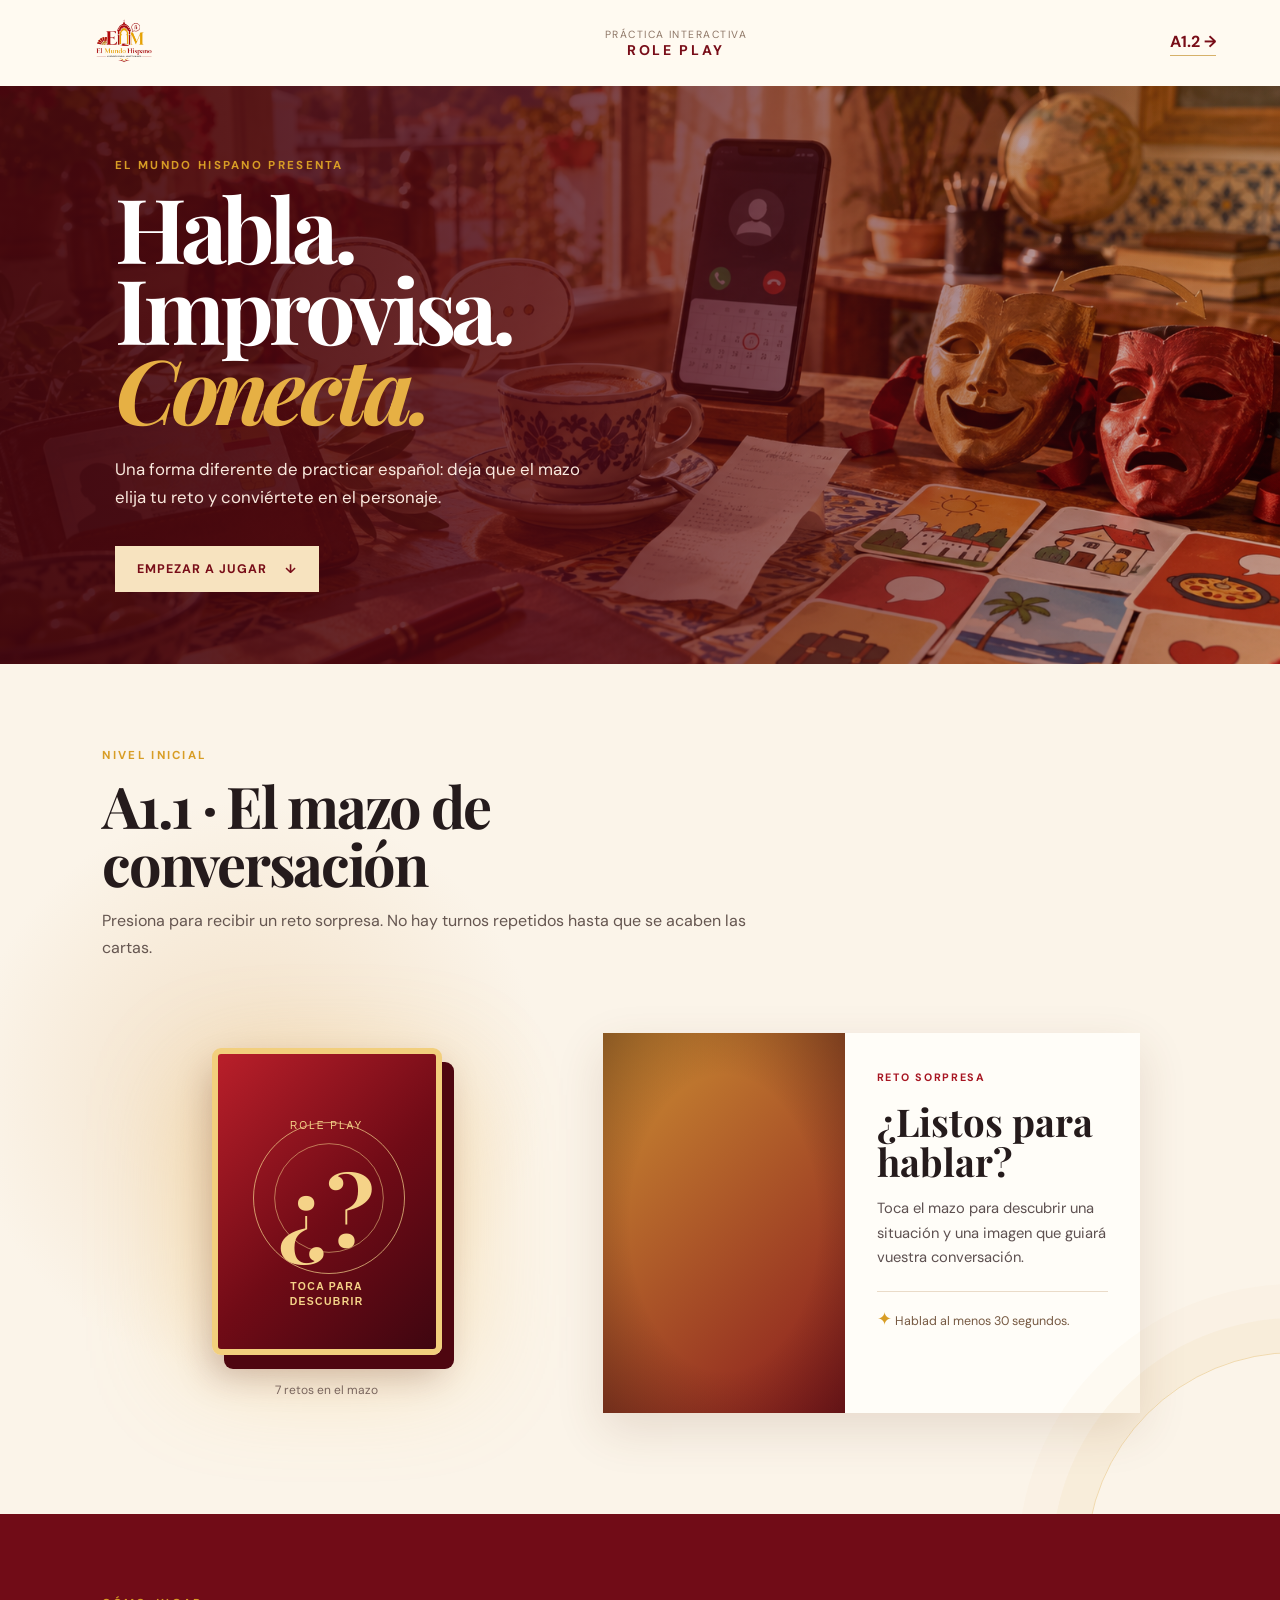
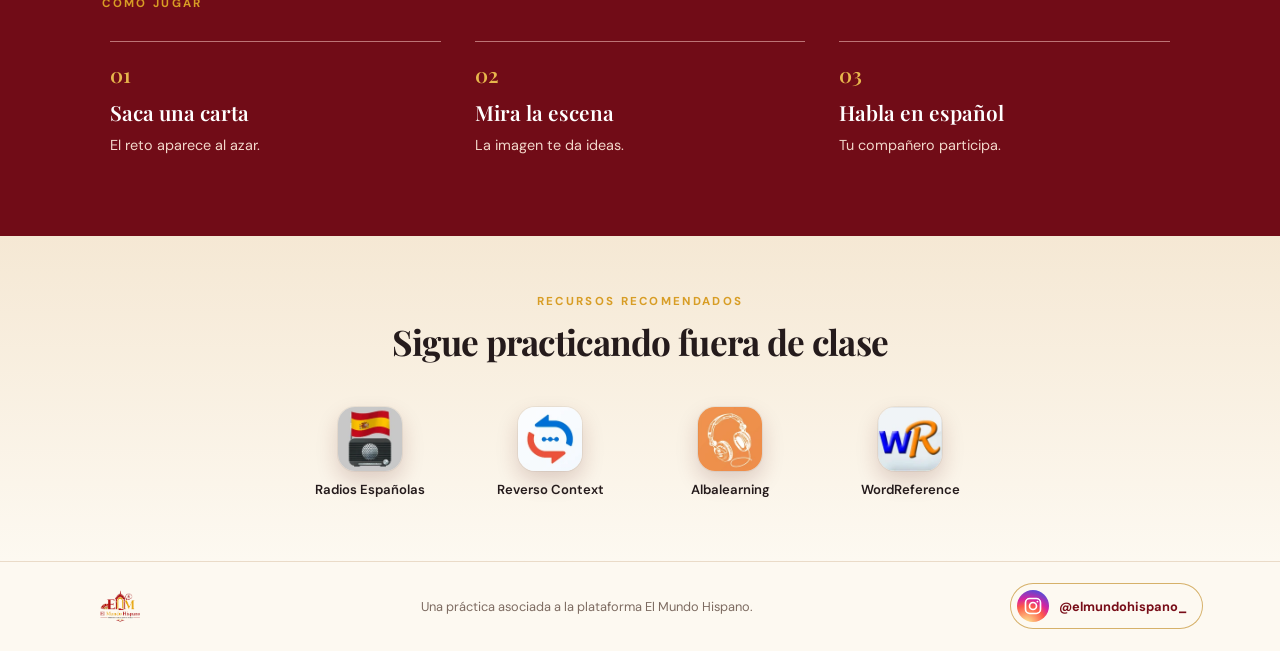
==== a1-1.html @ 48b1576d "Add level staircase home, A1.2 card game and conversation page - New home page with a level staircas" ====
<!doctype html>
<html lang="es">
  <head>
    <meta charset="UTF-8" />
    <meta name="viewport" content="width=device-width, initial-scale=1.0" />
    <meta name="theme-color" content="#780d18" />
    <title>El Mundo Hispano | Role Play A1.1</title>
    <meta name="description" content="Role Play: retos de conversación para aprender español." />
    <link rel="stylesheet" href="styles.css" />
  </head>
  <body>
    <header class="site-header">
      <a class="brand" href="/" aria-label="El Mundo Hispano, inicio"><img src="assets/elm-logo.png" alt="El Mundo Hispano" /></a>
      <div class="header-copy"><span>Práctica interactiva</span><strong>ROLE PLAY</strong></div>
      <a class="level-link" href="/a1-2">A1.2 <span>→</span></a>
    </header>

    <main id="inicio">
      <section class="hero">
        <div class="hero-photo" aria-hidden="true"></div>
        <div class="hero-content">
          <p class="eyebrow">El Mundo Hispano presenta</p>
          <h1>Habla. Improvisa.<br /><em>Conecta.</em></h1>
          <p class="intro">Una forma diferente de practicar español: deja que el mazo elija tu reto y conviértete en el personaje.</p>
          <a class="button button-light" href="#juego">Empezar a jugar <span>↓</span></a>
        </div>
      </section>

      <section class="game-section" id="juego" aria-labelledby="game-title">
        <div class="section-heading"><p class="eyebrow">Nivel inicial</p><h2 id="game-title">A1.1 · El mazo de conversación</h2><p>Presiona para recibir un reto sorpresa. No hay turnos repetidos hasta que se acaben las cartas.</p></div>
        <div class="game-layout">
          <div class="deck-area">
            <div class="deck-glow"></div>
            <button id="drawButton" class="deck" type="button" aria-label="Sacar un reto al azar"><span class="deck-small">ROLE PLAY</span><span class="deck-main">¿?</span><span class="deck-label">TOCA PARA<br />DESCUBRIR</span></button>
            <p class="deck-note" id="deckNote">7 retos en el mazo</p>
          </div>
          <article id="challengeCard" class="challenge-card is-empty" aria-live="polite">
            <div class="card-image" data-zoom-frame role="button" tabindex="-1" aria-label="Ver la imagen completa"><img class="card-photo" alt="" decoding="async" /><span class="zoom-hint" aria-hidden="true"><svg viewBox="0 0 24 24"><path d="M14 4h6v6M10 20H4v-6M20 4l-7 7M4 20l7-7"/></svg></span></div>
            <div class="card-content"><span class="card-number">RETO SORPRESA</span><h3>¿Listos para hablar?</h3><p>Toca el mazo para descubrir una situación y una imagen que guiará vuestra conversación.</p><div class="tip"><span>✦</span> Hablad al menos 30 segundos.</div></div>
          </article>
        </div>
      </section>

      <section class="how-it-works"><p class="eyebrow">Cómo jugar</p><div class="steps"><div><b>01</b><h3>Saca una carta</h3><p>El reto aparece al azar.</p></div><div><b>02</b><h3>Mira la escena</h3><p>La imagen te da ideas.</p></div><div><b>03</b><h3>Habla en español</h3><p>Tu compañero participa.</p></div></div></section>
    </main>
    <footer class="site-footer">
      <div class="footer-apps">
        <p class="eyebrow">Recursos recomendados</p>
        <h2>Sigue practicando fuera de clase</h2>
        <ul class="app-list">
          <li><a href="https://play.google.com/store/apps/details?id=com.appmind.radios.es" target="_blank" rel="noopener"><img src="assets/apps/radio.webp" alt="" width="72" height="72" loading="lazy" /><span>Radios Españolas</span></a></li>
          <li><a href="https://context.reverso.net/traduccion/" target="_blank" rel="noopener"><img src="assets/apps/reverso.webp" alt="" width="72" height="72" loading="lazy" /><span>Reverso Context</span></a></li>
          <li><a href="https://albalearning.com/" target="_blank" rel="noopener"><img src="assets/apps/alba.webp" alt="" width="72" height="72" loading="lazy" /><span>Albalearning</span></a></li>
          <li><a href="https://www.wordreference.com/es/" target="_blank" rel="noopener"><img src="assets/apps/wr.webp" alt="" width="72" height="72" loading="lazy" /><span>WordReference</span></a></li>
        </ul>
      </div>
      <div class="footer-bottom">
        <a class="footer-brand" href="/" aria-label="El Mundo Hispano, inicio"><img src="assets/elm-logo.png" alt="El Mundo Hispano" /></a>
        <p>Una práctica asociada a la plataforma El Mundo Hispano.</p>
        <a class="instagram-link" href="https://www.instagram.com/elmundohispano_/" target="_blank" rel="noopener" aria-label="Instagram de El Mundo Hispano"><svg viewBox="0 0 24 24" aria-hidden="true"><rect x="3" y="3" width="18" height="18" rx="5" /><circle cx="12" cy="12" r="4.2" /><circle class="dot" cx="17.3" cy="6.7" r="1.1" /></svg><span>@elmundohispano_</span></a>
      </div>
    </footer>
    <script src="a1-1.js"></script>
    <script src="app.js"></script>
  </body>
</html>
---- styles.css ----
@import url('https://fonts.googleapis.com/css2?family=DM+Sans:wght@400;500;600;700&family=Playfair+Display:ital,wght@0,600;0,700;1,600;1,700&display=swap');
:root{--wine:#780d18;--red:#a71622;--gold:#d89d25;--ink:#251b1c;--cream:#fbf4e9;--paper:#fffdf8}*{box-sizing:border-box}html{scroll-behavior:smooth}body{margin:0;background:var(--cream);color:var(--ink);font-family:'DM Sans',sans-serif}.site-header{height:86px;padding:8px clamp(16px,5vw,72px);background:#fffaf1;display:flex;align-items:center;justify-content:space-between;gap:16px}.brand img{width:118px;height:68px;object-fit:contain}.header-copy{display:flex;flex-direction:column;text-align:center;font-size:.65rem;letter-spacing:.14em;text-transform:uppercase;color:#8e7666}.header-copy strong{font-size:.88rem;letter-spacing:.19em;color:var(--wine)}.level-link{font-weight:700;color:var(--wine);text-decoration:none;border-bottom:1px solid #d6b16a;padding-bottom:3px}.hero{min-height:555px;position:relative;display:grid;align-items:center;overflow:hidden;background:#531016;color:white}.hero-photo{position:absolute;inset:0;background:linear-gradient(90deg,rgba(65,6,14,.94) 0%,rgba(81,8,18,.79) 42%,rgba(71,8,14,.15) 100%),url('assets/roleplay-atmosphere.png') center/cover;opacity:.97}.hero-content{position:relative;padding:72px clamp(24px,9vw,132px);max-width:720px}.eyebrow{margin:0 0 14px;color:var(--gold);font-size:.72rem;letter-spacing:.2em;font-weight:700;text-transform:uppercase}.hero h1,.coming-soon h1{font:700 clamp(3.4rem,7vw,6.4rem)/.9 'Playfair Display',serif;letter-spacing:-.055em;margin:0}.hero h1 em{color:#e6b044}.intro{max-width:520px;font-size:1.05rem;line-height:1.7;margin:26px 0 34px;color:#fae9de}.button{display:inline-flex;align-items:center;gap:18px;padding:15px 22px;text-decoration:none;background:var(--wine);color:#fff;border:0;font:700 .78rem 'DM Sans';letter-spacing:.08em;text-transform:uppercase;cursor:pointer}.button-light{background:#f7e3bf;color:var(--wine)}.game-section{padding:84px clamp(18px,8vw,112px);background:radial-gradient(circle at 20% 50%,#f2dfc5 0,transparent 26%),var(--cream)}.section-heading{max-width:650px}.section-heading h2{font:700 clamp(2.1rem,4.5vw,3.8rem)/1 'Playfair Display',serif;margin:0 0 15px;letter-spacing:-.04em}.section-heading>p:not(.eyebrow){line-height:1.65;color:#655650}.game-layout{display:grid;grid-template-columns:minmax(230px,.82fr) minmax(320px,1.18fr);gap:clamp(28px,7vw,100px);align-items:center;max-width:1000px;margin:55px auto 0}.deck-area{text-align:center;position:relative;padding:32px}.deck-glow{position:absolute;inset:15%;background:#eab34c;filter:blur(55px);opacity:.35}.deck{position:relative;width:230px;aspect-ratio:3/4;border:6px solid #f2cf7d;box-shadow:12px 14px 0 #4e0610,0 20px 35px #4c171842;background:linear-gradient(135deg,#b91f2a,#700b16 54%,#3f0610);color:#f5d388;border-radius:9px;cursor:pointer;overflow:hidden}.deck:before,.deck:after{content:'';position:absolute;border:1px solid #f4d58c;border-radius:50%;width:150px;height:150px;left:35px;top:68px;opacity:.7}.deck:after{transform:rotate(45deg) scale(.72)}.deck span{position:relative;z-index:1;display:block}.deck-small{font-size:.63rem;letter-spacing:.2em;margin-top:27px}.deck-main{font:700 6rem/1 'Playfair Display';margin-top:28px}.deck-label{font-size:.65rem;line-height:1.45;letter-spacing:.13em;font-weight:700;margin-top:24px}.deck-note{position:relative;font-size:.75rem;color:#79655d;margin:27px 0 0}.deck.draw{animation:draw .55s ease}@keyframes draw{50%{transform:rotate(-7deg) translateY(-16px)}100%{transform:none}}.challenge-card{background:var(--paper);box-shadow:0 17px 45px #6d3e2624;display:grid;grid-template-columns:.9fr 1.1fr;min-height:330px;transition:opacity .18s,transform .18s}.challenge-card.changing{opacity:.2;transform:translateY(8px)}.card-image{background:center/cover;min-height:230px;background-image:linear-gradient(135deg,#c88b28,#7a0b17)}.is-empty .card-image{background:linear-gradient(135deg,#d39a35,#83101b)}.card-content{padding:32px}.card-number{font-size:.67rem;color:var(--red);font-weight:700;letter-spacing:.16em}.card-content h3{font:700 clamp(1.8rem,3vw,2.6rem)/1.05 'Playfair Display';margin:15px 0}.card-content>p{font-size:.92rem;line-height:1.65;color:#5d5050}.tip{border-top:1px solid #eadbc8;margin-top:22px;padding-top:15px;font-size:.78rem;line-height:1.4;color:#765942}.tip span{color:var(--gold);font-size:1.1rem}.how-it-works{padding:82px clamp(20px,8vw,112px);background:#710c17;color:#fff}.steps{display:grid;grid-template-columns:repeat(3,1fr);gap:34px;max-width:1060px;margin:30px auto 0}.steps div{border-top:1px solid #bd7476;padding-top:18px}.steps b{color:#e7b64c;font:600 1.3rem 'Playfair Display'}.steps h3{font:600 1.3rem 'Playfair Display';margin:10px 0}.steps p{color:#f2d7ca;font-size:.9rem;margin:0}footer{padding:29px 20px;background:#fdf9f1;text-align:center;color:#7d6b61;font-size:.72rem}footer img{width:86px;height:49px;object-fit:contain;display:block;margin:auto}.level-page{min-height:100vh;display:flex;flex-direction:column}.level-page main{flex:1;display:grid;place-items:center;background:linear-gradient(120deg,#f8eddc,#eed5b0)}.coming-soon{text-align:center;padding:70px 22px;max-width:600px}.coming-soon h1{color:var(--wine);font-size:clamp(5rem,14vw,9rem)}.coming-soon h2{font:700 2.5rem 'Playfair Display';margin:0}.coming-soon p:not(.eyebrow){color:#735e56;line-height:1.6;margin:14px auto 28px;max-width:380px}.sun{font-size:3rem;color:var(--gold);margin:5px}@media(max-width:680px){.site-header{height:72px}.brand img{width:92px;height:54px}.header-copy{display:none}.hero{min-height:570px}.hero-content{padding-top:120px;padding-bottom:72px}.hero h1{font-size:3.5rem}.game-section{padding-top:62px}.game-layout{grid-template-columns:1fr;margin-top:34px}.deck-area{order:2;padding:10px}.deck{width:176px}.deck-main{font-size:4.7rem;margin-top:22px}.deck-label{margin-top:13px}.challenge-card{grid-template-columns:1fr;min-height:0}.card-image{min-height:210px}.card-content{padding:25px}.steps{grid-template-columns:1fr;gap:25px}.how-it-works{padding-top:58px}.level-link{font-size:.85rem}}

/* Card-selection motion */
.deck:disabled { cursor: wait; filter: saturate(.72); }
.challenge-card.is-rolling { box-shadow: 0 17px 45px #6d3e2624, 0 0 0 2px #d89d2555; }
.challenge-card.card-swap { animation: card-swap .19s ease-out; }
.challenge-card.is-selected { animation: card-selected .44s cubic-bezier(.2,.75,.22,1.2); }
@keyframes card-swap { 0% { opacity:.2; transform:translateX(16px) scale(.985); } 100% { opacity:1; transform:none; } }
@keyframes card-selected { 0% { opacity:.35; transform:translateY(12px) scale(.98); } 65% { transform:translateY(-4px) scale(1.012); } 100% { opacity:1; transform:none; } }
/* Site-wide motion system */
body { overflow-x: hidden; }
.site-header { position: relative; z-index: 10; transition: box-shadow .35s ease, background-color .35s ease; }
.site-header:hover { box-shadow: 0 8px 28px #5b171313; }
.brand, .level-link, .button, .deck { -webkit-tap-highlight-color: transparent; }
.brand { transition: transform .35s cubic-bezier(.2,.8,.2,1); }
.brand:hover { transform: rotate(-2deg) scale(1.04); }
.level-link { transition: color .25s ease, transform .25s ease, border-color .25s ease; }
.level-link:hover { color: var(--gold); border-color: var(--gold); transform: translateX(4px); }
.hero { isolation: isolate; }
.hero::after { content:''; position:absolute; z-index:0; width:28rem; height:28rem; border-radius:50%; background:radial-gradient(circle, #e7b64c38 0, #d59a2230 22%, transparent 68%); right:-10rem; top:-11rem; pointer-events:none; animation: hero-glow 8s ease-in-out infinite; }
.hero-photo { z-index:0; transform: translate(var(--mx, 0px), var(--my, 0px)) scale(1.035); transition: transform .8s cubic-bezier(.2,.75,.25,1); }
.hero-content { z-index:1; }
.hero-content .eyebrow { animation: eyebrow-in .85s .1s both; }
.hero-content h1 { animation: hero-title .85s .18s both; }
.hero-content .intro { animation: hero-title .85s .28s both; }
.hero-content .button { animation: hero-title .85s .38s both; }
@keyframes hero-glow { 0%,100% { transform:translate3d(0,0,0) scale(.92); opacity:.55; } 50% { transform:translate3d(-30px,40px,0) scale(1.12); opacity:1; } }
@keyframes eyebrow-in { from { opacity:0; transform:translateY(10px); } to { opacity:1; transform:none; } }
@keyframes hero-title { from { opacity:0; transform:translateY(24px); } to { opacity:1; transform:none; } }
.button { position:relative; overflow:hidden; transition: transform .25s cubic-bezier(.2,.8,.2,1), box-shadow .25s ease, background-color .25s ease; }
.button::before { content:''; position:absolute; inset:0; background:linear-gradient(110deg, transparent 20%, #fff8 50%, transparent 80%); transform:translateX(-130%); transition:transform .65s ease; }
.button:hover { transform:translateY(-4px); box-shadow:0 11px 24px #510a1d38; }
.button:hover::before { transform:translateX(130%); }
.button:active, .deck:active { transform:translateY(1px) scale(.98); }
.game-section { position:relative; overflow:hidden; }
.game-section::after { content:''; position:absolute; width:26rem; height:26rem; right:-14rem; bottom:-16rem; border:1px solid #d89d254d; border-radius:50%; box-shadow:0 0 0 34px #d89d250c, 0 0 0 68px #d89d2507; pointer-events:none; animation: orbit 13s linear infinite; }
@keyframes orbit { to { transform:rotate(360deg); } }
.deck-area { transition:transform .35s cubic-bezier(.2,.8,.2,1); }
.deck-area:hover { transform:translateY(-7px); }
.deck { transition:transform .28s cubic-bezier(.2,.8,.2,1), box-shadow .28s ease, filter .28s ease; }
.deck:hover { transform:rotate(-2deg) translateY(-8px); box-shadow:16px 21px 0 #4e0610,0 27px 42px #4c171856; filter:brightness(1.08); }
.challenge-card { overflow:hidden; transition:transform .35s cubic-bezier(.2,.8,.2,1), box-shadow .35s ease; }
.challenge-card:hover { transform:translateY(-7px); box-shadow:0 27px 55px #6d3e2633; }
.card-image { transition:transform .7s cubic-bezier(.2,.75,.25,1); }
.challenge-card:hover .card-image { transform:scale(1.06); }
.steps > div { transition:transform .3s ease, border-color .3s ease; }
.steps > div:hover { transform:translateY(-7px); border-color:#e9bc5a; }
.steps b { display:inline-block; transition:transform .35s ease; }
.steps > div:hover b { transform:rotate(-12deg) scale(1.16); }
footer img { transition:transform .5s ease; } footer:hover img { transform:scale(1.07); }
.has-motion .reveal { opacity:0; transform:translateY(28px); transition:opacity .75s ease var(--reveal-delay, 0ms), transform .75s cubic-bezier(.2,.75,.25,1) var(--reveal-delay, 0ms); }
.has-motion .reveal.is-visible { opacity:1; transform:none; }
.pointer-orb { position:fixed; z-index:100; width:30px; height:30px; border:1px solid #d89d25aa; border-radius:50%; background:#d89d2515; pointer-events:none; transition:transform .14s ease-out, width .25s ease, height .25s ease; mix-blend-mode:multiply; }
@media (hover:none) { .hero-photo { transform:scale(1.025); } .deck-area:active { transform:translateY(-5px) scale(.99); } .challenge-card:hover { transform:none; } .challenge-card:active { transform:scale(.99); } .button:active { box-shadow:0 5px 14px #510a1d30; } }
@media (prefers-reduced-motion:reduce) { *,*::before,*::after { animation-duration:.01ms !important; animation-iteration-count:1 !important; scroll-behavior:auto !important; transition-duration:.01ms !important; } }
/* Branded page transition */
.page-transition { position:fixed; z-index:999; inset:0; pointer-events:none; background:linear-gradient(135deg, #570710 0%, #8b101c 52%, #d89d25 140%); clip-path:circle(0% at 100% 0%); transition:clip-path .62s cubic-bezier(.7,0,.25,1); }
.page-transition::before { content:'EL MUNDO HISPANO'; position:absolute; top:50%; left:50%; transform:translate(-50%,-50%) rotate(-8deg); color:#f9dfae; font:600 clamp(.75rem,2vw,1.15rem) 'DM Sans',sans-serif; letter-spacing:.45em; white-space:nowrap; opacity:0; transition:opacity .22s ease .2s; }
.page-transition.is-leaving { clip-path:circle(150% at 100% 0%); pointer-events:auto; }
.page-transition.is-leaving::before { opacity:.85; }
.page-transition.is-entering { clip-path:circle(150% at 0% 100%); }
@media (max-width:680px) { .page-transition::before { letter-spacing:.28em; } }
/* Mobile game order and image sizing */
@media (max-width:680px) {
  .game-layout .deck-area { order:0; }
  .challenge-card .card-image { min-height:0; height:54vw; max-height:205px; }
}/* Full-picture card frame: the whole photo stays visible over a blurred copy of itself */
.card-image { position:relative; isolation:isolate; overflow:hidden; min-height:380px; background:#2b0a0f; cursor:zoom-in; outline:none; }
.card-image::before { content:''; position:absolute; inset:-30px; z-index:-1; background:var(--img, linear-gradient(135deg,#c88b28,#7a0b17)) center/cover; filter:blur(22px) saturate(1.2) brightness(.62); transform:scale(1.08); }
.card-image::after { content:''; position:absolute; inset:0; pointer-events:none; background:radial-gradient(ellipse at center, transparent 55%, #25060b66 100%); }
.card-photo { position:absolute; inset:14px; width:calc(100% - 28px); height:calc(100% - 28px); object-fit:contain; filter:drop-shadow(0 14px 26px #16030699); transition:transform .7s cubic-bezier(.2,.75,.25,1), opacity .3s ease; }
.challenge-card:hover .card-image { transform:none; }
.challenge-card:hover .card-photo { transform:scale(1.035); }
.card-image.is-zoomed .card-photo { opacity:0; }
.card-image:focus-visible { box-shadow:inset 0 0 0 3px var(--gold); }
.zoom-hint { position:absolute; z-index:2; right:14px; bottom:14px; width:38px; height:38px; display:grid; place-items:center; border-radius:50%; background:#fffaf1e6; box-shadow:0 6px 18px #25060b55; color:var(--wine); transition:transform .3s cubic-bezier(.2,.8,.2,1), background-color .3s ease, color .3s ease; }
.zoom-hint svg { width:17px; height:17px; fill:none; stroke:currentColor; stroke-width:2.2; stroke-linecap:round; stroke-linejoin:round; }
.card-image:hover .zoom-hint { transform:scale(1.12); background:var(--gold); color:#fff; }
.is-empty .card-image, .is-rolling .card-image { cursor:default; }
.is-empty .card-image::before { background:linear-gradient(135deg,#d39a35,#83101b); filter:none; transform:none; }
.is-empty .card-photo, .is-empty .zoom-hint, .is-rolling .zoom-hint { display:none; }
/* Lightbox */
.lightbox { position:fixed; z-index:500; inset:0; display:grid; place-items:center; padding:clamp(16px,4vw,48px); }
.lightbox[hidden] { display:none; }
.lightbox-backdrop { position:absolute; inset:0; background:radial-gradient(circle at 50% 40%, #5a0c16c7, #1c0408eb 75%); -webkit-backdrop-filter:blur(16px) saturate(1.1); backdrop-filter:blur(16px) saturate(1.1); opacity:0; transition:opacity .45s ease; }
.lightbox.is-open .lightbox-backdrop { opacity:1; }
.lightbox-figure { position:relative; margin:0; display:flex; flex-direction:column; align-items:center; gap:16px; max-width:100%; max-height:100%; }
.lightbox-img { display:block; width:auto; height:auto; max-width:min(92vw, 720px); max-height:calc(100vh - 130px); max-height:calc(100dvh - 130px); border-radius:10px; box-shadow:0 30px 80px #0d0204b3, 0 0 0 1px #f2cf7d40; cursor:default; transform-origin:center; will-change:transform; }
.lightbox-caption { color:#f9dfae; font:600 clamp(1.15rem,2.6vw,1.6rem) 'Playfair Display',serif; letter-spacing:.01em; text-align:center; opacity:0; transform:translateY(10px); transition:opacity .35s ease, transform .45s cubic-bezier(.2,.8,.2,1); }
.lightbox.is-open .lightbox-caption { opacity:1; transform:none; transition-delay:.25s; }
.lightbox-close { position:absolute; z-index:2; top:clamp(14px,3vw,28px); right:clamp(14px,3vw,28px); width:48px; height:48px; border:1px solid #f2cf7d66; border-radius:50%; background:#fffaf114; color:#f9dfae; cursor:pointer; -webkit-tap-highlight-color:transparent; opacity:0; transform:scale(.7) rotate(-90deg); transition:opacity .3s ease, transform .45s cubic-bezier(.2,.8,.2,1), background-color .25s ease; }
.lightbox.is-open .lightbox-close { opacity:1; transform:none; transition-delay:.15s; }
.lightbox-close:hover, .lightbox-close:focus-visible { background:var(--gold); color:#fff; outline:none; }
.lightbox-close span, .lightbox-close span::before { position:absolute; left:50%; top:50%; width:18px; height:2px; background:currentColor; border-radius:2px; transform:translate(-50%,-50%) rotate(45deg); }
.lightbox-close span::before { content:''; transform:translate(-50%,-50%) rotate(90deg); }
html.lightbox-open, html.lightbox-open body { overflow:hidden; }
html.lightbox-open .pointer-orb { opacity:0; }
@media (max-width:680px) {
  .challenge-card .card-image { height:auto; max-height:none; min-height:0; aspect-ratio:4/5; }
  .card-photo { inset:10px; width:calc(100% - 20px); height:calc(100% - 20px); }
  .lightbox-img { max-width:calc(100vw - 32px); max-height:calc(100vh - 150px); max-height:calc(100dvh - 150px); }
}

/* ========== Shared: extra buttons, card-back art, footer ========== */
.button-ghost { background:transparent; color:var(--wine); box-shadow:inset 0 0 0 1.5px var(--wine); }
.button-gold { background:linear-gradient(135deg,#ecbd55,#c98a1c); color:#2a070c; }
.button-ghost-light { background:transparent; color:#f9dfae; box-shadow:inset 0 0 0 1.5px #f2cf7d80; }
.button:disabled { opacity:.55; cursor:wait; transform:none; box-shadow:none; }
.level-link { white-space:nowrap; }
.stairs-hero h1, .hero-a12 h1, .hero-conv h1 { font:700 clamp(3.2rem,7vw,6.2rem)/.92 'Playfair Display',serif; letter-spacing:-.055em; margin:0; }
.stairs-hero h1 em, .hero-a12 h1 em, .hero-conv h1 em { color:#e6b044; }
.fan-card, .pc-back, .stage-back {
  background:
    radial-gradient(circle at 50% 50%, transparent 31%, #f4d58c66 31.6%, transparent 32.8%),
    radial-gradient(circle at 50% 50%, transparent 21%, #f4d58c4d 21.6%, transparent 22.8%),
    linear-gradient(135deg,#b91f2a,#700b16 54%,#3f0610);
  color:#f5d388;
}

.site-footer { padding:0; background:#fdf9f1; color:#7d6b61; font-size:.8rem; }
.site-footer:hover img { transform:none; }
.footer-apps { padding:58px clamp(18px,6vw,80px) 46px; background:linear-gradient(180deg,#f5e8d4,#fdf9f1); text-align:center; }
.footer-apps h2 { font:700 clamp(1.5rem,3.4vw,2.2rem)/1.1 'Playfair Display',serif; color:var(--ink); margin:0 0 30px; letter-spacing:-.02em; }
.app-list { list-style:none; margin:0 auto; padding:0; display:grid; grid-template-columns:repeat(4,minmax(0,150px)); justify-content:center; gap:clamp(8px,3vw,30px); }
.app-list a { display:flex; flex-direction:column; align-items:center; gap:11px; padding:16px 6px; border-radius:16px; color:var(--ink); text-decoration:none; font-weight:600; font-size:.82rem; line-height:1.25; transition:background-color .3s ease, transform .35s cubic-bezier(.2,.8,.2,1); -webkit-tap-highlight-color:transparent; }
.site-footer .app-list img { display:block; width:64px; height:64px; margin:0; border-radius:17px; object-fit:cover; box-shadow:0 10px 22px #5b17132e, 0 0 0 1px #0000000d; transition:transform .45s cubic-bezier(.2,.8,.2,1), box-shadow .3s ease; }
.app-list a:hover, .app-list a:focus-visible { background:#fffaf1; outline:none; }
.site-footer .app-list a:hover img, .site-footer .app-list a:focus-visible img { transform:translateY(-5px) rotate(-4deg) scale(1.05); box-shadow:0 16px 28px #5b171340; }
.footer-bottom { display:flex; align-items:center; justify-content:space-between; gap:14px 22px; flex-wrap:wrap; padding:20px clamp(18px,6vw,80px); border-top:1px solid #eadbc8; }
.footer-bottom p { margin:0; flex:1; text-align:center; }
.site-footer .footer-brand img { width:86px; height:49px; object-fit:contain; display:block; margin:0; transition:transform .5s ease; }
.site-footer .footer-brand:hover img { transform:scale(1.07); }
.instagram-link { display:inline-flex; align-items:center; gap:10px; padding:7px 16px 7px 7px; border-radius:999px; color:var(--wine); text-decoration:none; font-weight:700; box-shadow:inset 0 0 0 1px #d6b16a; transition:background-color .3s ease, color .3s ease, transform .3s ease; }
.instagram-link svg { width:32px; height:32px; padding:6px; border-radius:50%; background:radial-gradient(circle at 30% 107%,#fdf497 0%,#fd5949 45%,#d6249f 62%,#285aeb 95%); fill:none; stroke:#fff; stroke-width:2; }
.instagram-link svg .dot { fill:#fff; stroke:none; }
.instagram-link:hover, .instagram-link:focus-visible { background:var(--wine); color:#fff; transform:translateY(-2px); outline:none; }
@media (max-width:680px) {
  .footer-apps { padding:44px 12px 34px; }
  .app-list { grid-template-columns:repeat(4,minmax(0,1fr)); gap:4px; }
  .app-list a { padding:12px 2px; font-size:.7rem; gap:9px; }
  .site-footer .app-list img { width:54px; height:54px; border-radius:14px; }
  .footer-bottom { flex-direction:column; text-align:center; padding:24px 16px 28px; }
}

/* ========== Home: level staircase ========== */
.stairs-hero { position:relative; overflow:hidden; isolation:isolate; display:grid; grid-template-columns:minmax(0,.95fr) minmax(0,1.15fr); align-items:end; gap:clamp(24px,5vw,72px); min-height:calc(100vh - 86px); min-height:calc(100svh - 86px); padding:clamp(60px,7vw,100px) clamp(20px,7vw,112px) 0; background:#4a0b12; color:#fff; }
.stairs-photo { position:absolute; inset:0; z-index:-2; background:linear-gradient(180deg,rgba(65,6,14,.9),rgba(81,8,18,.74) 48%,rgba(38,4,9,.97)),url('assets/roleplay-atmosphere.png') center/cover; transform:scale(1.04); }
.stairs-hero::before { content:''; position:absolute; z-index:-1; width:34rem; height:34rem; border-radius:50%; right:-8rem; top:-12rem; background:radial-gradient(circle,#e7b64c47 0,#d59a2230 25%,transparent 68%); animation:hero-glow 8s ease-in-out infinite; pointer-events:none; }
.stairs-hero::after { content:''; position:absolute; z-index:-1; width:26rem; height:26rem; border-radius:50%; left:-12rem; bottom:-12rem; background:radial-gradient(circle,#a7162266 0,transparent 65%); filter:blur(10px); pointer-events:none; }
.stairs-copy { align-self:center; padding-bottom:clamp(40px,6vw,96px); max-width:560px; }
.stairs-copy .eyebrow { animation:eyebrow-in .85s .1s both; }
.stairs-copy h1 { animation:hero-title .85s .18s both; }
.stairs-copy .intro { animation:hero-title .85s .28s both; }
.stairs { display:grid; grid-template-columns:repeat(3,minmax(0,1fr)); align-items:end; height:clamp(380px,46vw,520px); padding-top:18px; }
.stair { position:relative; display:flex; flex-direction:column; gap:6px; padding:clamp(18px,2vw,26px); color:#fff; text-decoration:none; background:linear-gradient(180deg,#a11a26 0%,#6d0c17 45%,#3f060e 100%); box-shadow:inset -10px 0 18px #2a03084d, inset 0 1px 0 #f7d98f; transition:transform .45s cubic-bezier(.2,.8,.2,1), filter .35s ease, box-shadow .35s ease; animation:stair-rise .95s cubic-bezier(.2,.8,.2,1) backwards; -webkit-tap-highlight-color:transparent; }
.stair::before { content:''; position:absolute; left:0; right:0; top:-14px; height:14px; background:linear-gradient(180deg,#f7d98f,#d89d25); transform:skewX(-40deg); transform-origin:bottom left; }
.stair::after { content:''; position:absolute; inset:0; background:linear-gradient(120deg,#fff3 0%,transparent 35%); opacity:0; transition:opacity .35s ease; pointer-events:none; }
.stair-1 { height:44%; animation-delay:.25s; }
.stair-2 { height:69%; animation-delay:.4s; }
.stair-3 { height:94%; animation-delay:.55s; }
.stair-step { font-size:.62rem; font-weight:700; letter-spacing:.2em; text-transform:uppercase; color:var(--gold); }
.stair strong { font:700 clamp(2rem,3.4vw,3rem)/1 'Playfair Display',serif; letter-spacing:-.03em; }
.stair-3 strong { font-size:clamp(1.35rem,2.3vw,2.05rem); }
.stair-name { font-size:.84rem; color:#f5d9cd; line-height:1.35; }
.stair-meta { margin-top:auto; display:flex; align-items:center; justify-content:space-between; font-size:.72rem; font-weight:700; letter-spacing:.1em; text-transform:uppercase; color:#f9dfae; }
.stair-meta b { display:grid; place-items:center; width:34px; height:34px; border-radius:50%; background:#f7e3bf; color:var(--wine); font-size:1rem; transition:transform .35s cubic-bezier(.2,.8,.2,1), background-color .3s ease; }
.stair:hover, .stair:focus-visible { transform:translateY(-12px); filter:brightness(1.12); box-shadow:inset -10px 0 18px #2a03084d, inset 0 1px 0 #f7d98f, 0 24px 40px #1a030799, 0 0 0 1px #f2cf7d88; outline:none; z-index:2; }
.stair:hover::after, .stair:focus-visible::after { opacity:1; }
.stair:hover .stair-meta b, .stair:focus-visible .stair-meta b { transform:translateX(4px); background:var(--gold); color:#fff; }
@keyframes stair-rise { from { opacity:0; transform:translateY(70px); } to { opacity:1; transform:none; } }
@media (max-width:760px) {
  .stairs-hero { grid-template-columns:1fr; align-items:start; min-height:0; padding:52px 16px 0; gap:10px; }
  .stairs-copy { padding-bottom:28px; }
  .stairs-hero h1 { font-size:3.1rem; }
  .stairs { display:flex; flex-direction:column-reverse; align-items:stretch; height:auto; padding-top:26px; }
  .stair { height:auto; min-height:118px; }
  .stair-1 { margin-right:22%; }
  .stair-2 { margin-left:11%; margin-right:11%; }
  .stair-3 { margin-left:22%; }
  .stair strong, .stair-3 strong { font-size:1.75rem; }
  .stair:hover, .stair:focus-visible { transform:translateY(-6px); }
}

/* ========== A1.2: banner ========== */
.hero-a12 { position:relative; overflow:hidden; isolation:isolate; display:grid; grid-template-columns:minmax(0,1.05fr) minmax(0,.95fr); align-items:center; gap:24px; min-height:570px; padding:0 clamp(24px,8vw,120px); background:#3d0710; color:#fff; }
.a12-photo { position:absolute; inset:0; z-index:-2; background:linear-gradient(100deg,rgba(55,5,12,.96) 0%,rgba(92,10,21,.84) 46%,rgba(62,6,14,.5) 100%),url('assets/banner-a12.jpg') center/cover; transform:scale(1.03); }
.hero-a12::before, .hero-a12::after { content:''; position:absolute; z-index:-1; border-radius:50%; filter:blur(60px); pointer-events:none; }
.hero-a12::before { width:30rem; height:30rem; right:4%; top:50%; margin-top:-15rem; background:#d89d2559; animation:blob-drift 10s ease-in-out infinite; }
.hero-a12::after { width:22rem; height:22rem; left:-6rem; bottom:-8rem; background:#a7162299; animation:blob-drift 12s ease-in-out infinite reverse; }
@keyframes blob-drift { 0%,100% { transform:translate3d(0,0,0) scale(1); } 50% { transform:translate3d(-40px,30px,0) scale(1.15); } }
.a12-copy { padding:80px 0; max-width:600px; }
.a12-copy .eyebrow { animation:eyebrow-in .85s .1s both; }
.a12-copy h1 { animation:hero-title .85s .18s both; }
.a12-copy .intro { animation:hero-title .85s .28s both; }
.a12-copy .button { animation:hero-title .85s .38s both; }
.a12-fan { position:relative; height:400px; }
.fan-card { position:absolute; left:50%; bottom:34px; width:180px; aspect-ratio:2/3; margin-left:-90px; border:5px solid #f2cf7d; border-radius:12px; box-shadow:inset 0 0 0 5px #700b16, inset 0 0 0 6px #f4d58c88, 0 22px 44px #1a0307aa; transform-origin:50% 125%; transform:rotate(var(--r)); animation:fan-in 1.1s cubic-bezier(.2,.8,.2,1) both; transition:transform .55s cubic-bezier(.2,.8,.2,1); }
.fan-card::after { content:'¿?'; position:absolute; inset:0; display:grid; place-items:center; font:700 3.6rem 'Playfair Display',serif; color:#f5d388; }
.fan-card:nth-child(1) { --r:-26deg; --r2:-36deg; animation-delay:.35s; }
.fan-card:nth-child(2) { --r:-13deg; --r2:-18deg; animation-delay:.45s; }
.fan-card:nth-child(3) { --r:0deg; --r2:0deg; animation-delay:.55s; }
.fan-card:nth-child(4) { --r:13deg; --r2:18deg; animation-delay:.65s; }
.fan-card:nth-child(5) { --r:26deg; --r2:36deg; animation-delay:.75s; }
.a12-fan:hover .fan-card { transform:rotate(var(--r2)) translateY(-10px); }
.fan-card:nth-child(3)::before { content:''; position:absolute; inset:0; border-radius:6px; background:linear-gradient(115deg,transparent 35%,#fff6 50%,transparent 65%); background-size:250% 100%; animation:card-glint 4.5s 1.6s ease-in-out infinite; }
@keyframes fan-in { from { opacity:0; transform:rotate(0deg) translateY(80px); } to { opacity:1; transform:rotate(var(--r)); } }
@keyframes card-glint { 0%,60% { background-position:120% 0; } 100% { background-position:-120% 0; } }
@media (max-width:760px) {
  .hero-a12 { grid-template-columns:1fr; min-height:0; padding:0 16px 10px; gap:0; }
  .a12-copy { padding:64px 0 10px; }
  .hero-a12 h1 { font-size:3.3rem; }
  .a12-fan { height:250px; }
  .fan-card { width:118px; margin-left:-59px; bottom:14px; border-width:4px; }
  .fan-card::after { font-size:2.4rem; }
}

/* ========== A1.2: card table ========== */
.cards-section { position:relative; overflow:hidden; padding:84px clamp(16px,8vw,112px); background:radial-gradient(circle at 85% 12%,#f2dfc5 0,transparent 30%),var(--cream); }
.cards-toolbar { max-width:1040px; margin:34px auto 26px; display:flex; align-items:center; justify-content:space-between; gap:14px 20px; flex-wrap:wrap; }
.cards-count { margin:0; font-size:.88rem; font-weight:600; color:#79655d; }
.cards-actions { display:flex; gap:10px; flex-wrap:wrap; }
.card-table { max-width:1040px; margin:0 auto; display:grid; grid-template-columns:repeat(5,minmax(0,1fr)); gap:clamp(10px,2vw,22px); }
.play-card { position:relative; aspect-ratio:2/3; padding:0; border:0; background:none; border-radius:12px; cursor:pointer; perspective:1000px; transition:transform .5s cubic-bezier(.2,.8,.2,1); -webkit-tap-highlight-color:transparent; }
.pc-inner { position:absolute; inset:0; transform-style:preserve-3d; transition:transform .6s cubic-bezier(.2,.8,.2,1); }
.pc-face { position:absolute; inset:0; overflow:hidden; border-radius:12px; -webkit-backface-visibility:hidden; backface-visibility:hidden; }
.pc-back { display:flex; flex-direction:column; align-items:center; justify-content:center; gap:6px; border:4px solid #f2cf7d; box-shadow:inset 0 0 0 4px #700b16, inset 0 0 0 5px #f4d58c77, 5px 6px 0 #4e0610, 0 12px 24px #4c171833; }
.back-small { font-size:.56rem; font-weight:700; letter-spacing:.22em; }
.back-main { font:700 clamp(2rem,4.6vw,3.4rem)/1 'Playfair Display',serif; }
.pc-front { transform:rotateY(180deg); background:#2b0a0f; border:3px solid #f2cf7d; box-shadow:0 12px 24px #4c171833; }
.pc-front img { width:100%; height:100%; object-fit:cover; filter:brightness(.62) saturate(.9); }
.pc-num { position:absolute; left:10px; bottom:8px; font:700 1.25rem 'Playfair Display',serif; color:#f9dfae; }
.pc-check { position:absolute; top:8px; right:8px; width:22px; height:22px; display:grid; place-items:center; border-radius:50%; background:var(--gold); color:#fff; font-size:.72rem; font-weight:700; }
.play-card.is-revealed .pc-inner { transform:rotateY(180deg); }
.play-card:hover { transform:translateY(-9px) rotate(-1.5deg); }
.play-card:hover .pc-back { filter:brightness(1.1); }
.play-card:focus-visible { outline:3px solid var(--gold); outline-offset:4px; }
.play-card.is-lifted { visibility:hidden; }
.card-table.is-gathering .play-card { transform:translate(var(--gx),var(--gy)) rotate(var(--gr)); transition-delay:calc(var(--i) * 12ms); }
.card-table.no-transition .play-card { transition:none; }
.card-table.is-waiting .play-card { opacity:0; }
.card-table.is-dealing .play-card { animation:deal-in .7s cubic-bezier(.2,.8,.2,1) calc(var(--i) * 55ms) both; }
@keyframes deal-in { from { opacity:0; transform:translateY(-70px) rotate(-12deg) scale(.9); } to { opacity:1; transform:none; } }
@media (max-width:680px) {
  .cards-section { padding:60px 14px 70px; }
  .cards-toolbar { flex-direction:column; align-items:stretch; text-align:center; }
  .cards-actions { display:grid; grid-template-columns:1fr 1fr; }
  .cards-actions .button { justify-content:center; padding:14px 10px; gap:10px; }
  .card-table { grid-template-columns:repeat(3,minmax(0,1fr)); gap:11px; }
  .back-small { font-size:.45rem; letter-spacing:.16em; }
  .pc-back { border-width:3px; box-shadow:inset 0 0 0 3px #700b16, inset 0 0 0 4px #f4d58c77, 3px 4px 0 #4e0610; }
  .play-card:hover { transform:none; }
}

/* ========== A1.2: the flipped card on stage ========== */
.card-stage { position:fixed; z-index:400; inset:0; display:flex; flex-direction:column; align-items:center; justify-content:center; gap:18px; padding:16px; }
.card-stage[hidden] { display:none; }
.stage-backdrop { position:absolute; inset:0; background:radial-gradient(circle at 50% 40%,#5a0c16c7,#1c0408eb 75%); -webkit-backdrop-filter:blur(16px) saturate(1.1); backdrop-filter:blur(16px) saturate(1.1); opacity:0; transition:opacity .45s ease; }
.card-stage.is-open .stage-backdrop { opacity:1; }
.stage-card { position:relative; width:min(410px, calc(100vw - 32px), calc((100vh - 140px) / 1.5)); width:min(410px, calc(100vw - 32px), calc((100dvh - 140px) / 1.5)); aspect-ratio:2/3; perspective:1800px; }
.stage-inner { position:absolute; inset:0; transform-style:preserve-3d; transform:rotateY(180deg); will-change:transform; }
.stage-face { position:absolute; inset:0; overflow:hidden; border-radius:16px; -webkit-backface-visibility:hidden; backface-visibility:hidden; }
.stage-back { display:flex; flex-direction:column; align-items:center; justify-content:center; gap:14px; border:8px solid #f2cf7d; box-shadow:inset 0 0 0 8px #700b16, inset 0 0 0 9px #f4d58c88, 0 30px 70px #0d0204b3; }
.stage-back .back-small { font-size:.8rem; }
.stage-back .back-main { font-size:7rem; }
.back-label { font-size:.75rem; font-weight:700; letter-spacing:.3em; }
.stage-front { transform:rotateY(180deg); background:#1e0509; box-shadow:0 30px 80px #0d0204b3, 0 0 0 1px #f2cf7d66; }
.face-photo { position:absolute; inset:0; cursor:zoom-in; outline:none; }
.face-photo img { display:block; width:100%; height:100%; object-fit:cover; filter:brightness(.8) saturate(.95); transition:transform .8s cubic-bezier(.2,.75,.25,1); }
.face-photo::after { content:''; position:absolute; inset:0; pointer-events:none; background:linear-gradient(180deg,rgba(22,3,7,.28) 0%,transparent 22%,transparent 38%,rgba(24,4,8,.72) 62%,rgba(20,3,6,.97) 100%); }
.face-photo:hover img { transform:scale(1.03); }
.face-photo:focus-visible { box-shadow:inset 0 0 0 3px var(--gold); }
.face-photo .zoom-hint { top:14px; bottom:auto; }
.face-photo:hover .zoom-hint { transform:scale(1.12); background:var(--gold); color:#fff; }
.face-photo.is-zoomed img { opacity:0; }
.face-text { position:absolute; left:0; right:0; bottom:0; padding:clamp(18px,6%,28px); color:#fff; pointer-events:none; }
.face-num { font-size:.66rem; font-weight:700; letter-spacing:.18em; text-transform:uppercase; color:var(--gold); }
.face-text h3 { margin:9px 0 12px; font:700 clamp(1.3rem,5.6vw,1.8rem)/1.14 'Playfair Display',serif; letter-spacing:-.01em; text-wrap:balance; }
.face-question { margin:0; padding-top:12px; border-top:1px solid #f2cf7d59; color:#f9dfae; font-size:clamp(.95rem,3.8vw,1.08rem); font-weight:600; line-height:1.45; }
.stage-controls { position:relative; opacity:0; transform:translateY(14px); transition:opacity .3s ease, transform .45s cubic-bezier(.2,.8,.2,1); }
.card-stage.is-open .stage-controls { opacity:1; transform:none; transition-delay:.6s; }
.card-stage.is-open .stage-close { opacity:1; transform:none; transition-delay:.15s; }
html.stage-open, html.stage-open body { overflow:hidden; }
html.stage-open .pointer-orb { opacity:0; }

/* ========== Conversación ========== */
.hero-conv { position:relative; overflow:hidden; isolation:isolate; display:grid; place-items:center; min-height:600px; padding:90px 20px; text-align:center; background:#1d070b; color:#fff; }
.conv-photo-bg { position:absolute; inset:-40px; z-index:-2; background:url('assets/banner-conv.jpg') center/cover; filter:blur(4px) brightness(.5) saturate(1.1); transform:scale(1.05); }
.hero-conv::before { content:''; position:absolute; inset:0; z-index:-1; background:radial-gradient(circle at 14% 18%,rgba(216,157,37,.28),transparent 36%),radial-gradient(circle at 86% 82%,rgba(167,22,34,.5),transparent 42%),radial-gradient(ellipse at 50% 55%,rgba(120,13,24,.35),transparent 62%),linear-gradient(180deg,rgba(29,7,11,.5),rgba(29,7,11,.93)); }
.hero-conv::after { content:''; position:absolute; z-index:-1; left:50%; top:50%; width:min(640px,130vw); aspect-ratio:1; border-radius:50%; border:1px dashed #f2cf7d40; transform:translate(-50%,-50%); animation:ring-spin 60s linear infinite; pointer-events:none; }
@keyframes ring-spin { to { transform:translate(-50%,-50%) rotate(360deg); } }
.conv-hero-copy { max-width:720px; }
.conv-hero-copy .eyebrow { animation:eyebrow-in .85s .1s both; }
.conv-hero-copy h1 { animation:hero-title .85s .18s both; }
.conv-hero-copy .intro { margin:18px auto 32px; animation:hero-title .85s .36s both; }
.conv-hero-copy .button { animation:hero-title .85s .46s both; }
.voice-wave { display:flex; justify-content:center; align-items:center; gap:5px; height:56px; margin:28px 0 0; animation:hero-title .85s .28s both; }
.voice-wave span { width:4px; height:100%; border-radius:4px; background:linear-gradient(180deg,#f7d98f,#d89d25); transform:scaleY(.2); animation:wave 1.05s ease-in-out infinite alternate; }
.voice-wave span:nth-child(3n) { animation-duration:.8s; }
.voice-wave span:nth-child(3n+1) { animation-duration:1.3s; }
.voice-wave span:nth-child(4n) { animation-delay:-.4s; }
.voice-wave span:nth-child(5n+2) { animation-delay:-.75s; }
.voice-wave span:nth-child(7n+1) { animation-delay:-.2s; }
.voice-wave span:first-child, .voice-wave span:last-child { opacity:.5; }
@keyframes wave { from { transform:scaleY(.15); } to { transform:scaleY(1); } }

.conv-section { position:relative; overflow:hidden; padding:84px clamp(16px,7vw,100px) 100px; background:radial-gradient(circle at 8% 0%,#5a0c1673,transparent 42%),radial-gradient(circle at 92% 100%,#d89d2521,transparent 42%),#1d070b; color:#fff; }
.conv-section .section-heading h2 { color:#fff; }
.conv-section .section-heading > p:not(.eyebrow) { color:#d9c2b8; }
.conv-tiles { max-width:1040px; margin:40px auto 0; display:grid; grid-template-columns:repeat(4,minmax(0,1fr)); gap:16px; }
.conv-tile { position:relative; overflow:hidden; aspect-ratio:4/3; padding:0; border:0; border-radius:14px; background:#2b0a0f; color:#fff; text-align:left; cursor:pointer; box-shadow:0 0 0 1px #f2cf7d33; transition:transform .35s cubic-bezier(.2,.8,.2,1), box-shadow .3s ease; -webkit-tap-highlight-color:transparent; }
.conv-tile img { position:absolute; inset:0; width:100%; height:100%; object-fit:cover; filter:brightness(.45) saturate(.85); transition:filter .35s ease, transform .7s cubic-bezier(.2,.75,.25,1); }
.conv-tile::after { content:''; position:absolute; inset:0; background:linear-gradient(180deg,transparent 30%,#1d070bd9); }
.tile-num, .conv-tile strong { position:absolute; z-index:1; left:14px; }
.tile-num { bottom:40px; font-size:.6rem; font-weight:700; letter-spacing:.2em; text-transform:uppercase; color:var(--gold); }
.conv-tile strong { bottom:12px; font:700 1.3rem 'Playfair Display',serif; }
.conv-tile:hover img, .conv-tile:focus-visible img { filter:brightness(.7); transform:scale(1.06); }
.conv-tile:focus-visible { outline:none; box-shadow:0 0 0 2px var(--gold); }
.conv-tile.is-spinning { box-shadow:0 0 0 2px var(--gold), 0 0 30px #d89d2566; transform:translateY(-4px); }
.conv-tile.is-spinning img { filter:brightness(.85) saturate(1); }
.conv-tile.is-active { box-shadow:0 0 0 2px var(--gold), 0 14px 30px #0006; transform:translateY(-6px); }
.conv-tile.is-active img { filter:brightness(.8) saturate(1); }
.conv-spin { text-align:center; margin:30px 0 38px; }
.conv-stage { max-width:1040px; margin:0 auto; display:grid; grid-template-columns:minmax(0,.9fr) minmax(0,1.1fr); overflow:hidden; border:1px solid #f2cf7d2e; border-radius:20px; background:linear-gradient(135deg,#2c0b11,#170407); box-shadow:0 30px 70px #0000006b; }
.conv-stage.is-new { animation:card-selected .55s cubic-bezier(.2,.75,.22,1.2); }
.conv-photo { position:relative; isolation:isolate; overflow:hidden; min-height:470px; background:#2b0a0f; cursor:zoom-in; outline:none; }
.conv-photo::before { content:''; position:absolute; inset:-30px; z-index:-1; background:var(--img, linear-gradient(135deg,#83101b,#2b0a0f)) center/cover; filter:blur(22px) saturate(1.2) brightness(.55); transform:scale(1.08); }
.conv-photo::after { content:''; position:absolute; inset:0; pointer-events:none; background:radial-gradient(ellipse at center,transparent 55%,#25060b80 100%); }
.conv-photo:hover .card-photo { transform:scale(1.035); }
.conv-photo:hover .zoom-hint { transform:scale(1.12); background:var(--gold); color:#fff; }
.conv-photo.is-zoomed .card-photo { opacity:0; }
.conv-photo:focus-visible { box-shadow:inset 0 0 0 3px var(--gold); }
.conv-stage.is-empty .conv-photo { cursor:default; }
.conv-stage.is-empty .conv-photo::before { filter:none; transform:none; background:radial-gradient(circle at 50% 45%,#d89d2540,transparent 45%),linear-gradient(135deg,#83101b,#2b0a0f); }
.conv-stage.is-empty .conv-photo .card-photo, .conv-stage.is-empty .zoom-hint { display:none; }
.conv-stage.is-empty .conv-photo::after { content:'¿?'; display:grid; place-items:center; font:700 7rem 'Playfair Display',serif; color:#f5d38880; background:none; }
.conv-body { padding:clamp(24px,4vw,46px); display:flex; flex-direction:column; }
.conv-num { font-size:.68rem; font-weight:700; letter-spacing:.18em; text-transform:uppercase; color:var(--gold); }
.conv-body h3 { margin:14px 0 16px; font:700 clamp(2rem,3.6vw,2.9rem)/1.05 'Playfair Display',serif; letter-spacing:-.02em; }
.conv-questions { list-style:none; margin:0; padding:0; display:grid; gap:10px; }
.conv-questions li { position:relative; padding-left:26px; font-size:1.05rem; line-height:1.5; color:#f3dccf; }
.conv-questions li::before { content:'✦'; position:absolute; left:0; top:0; color:var(--gold); }
.timer { display:flex; align-items:center; gap:24px; margin-top:auto; padding-top:26px; border-top:1px solid #f2cf7d2e; transition:opacity .3s ease; }
.conv-questions + .timer { margin-top:30px; }
.conv-stage.is-empty .timer { opacity:.4; pointer-events:none; }
.timer-ring { position:relative; flex:none; width:124px; height:124px; }
.timer-ring svg { width:100%; height:100%; transform:rotate(-90deg); }
.ring-track, .ring-progress { fill:none; stroke-width:7; }
.ring-track { stroke:#ffffff1a; }
.ring-progress { stroke:var(--gold); stroke-linecap:round; transition:stroke-dashoffset .12s linear; filter:drop-shadow(0 0 6px #d89d2566); }
.timer-time { position:absolute; inset:0; display:grid; place-items:center; font:700 1.8rem 'Playfair Display',serif; }
.timer.is-running .timer-ring { animation:timer-breathe 1.6s ease-in-out infinite; }
.timer.is-done .timer-time { color:var(--gold); animation:timer-done .6s ease 3; }
@keyframes timer-breathe { 50% { transform:scale(1.04); } }
@keyframes timer-done { 50% { transform:scale(1.2); } }
.timer-side { flex:1; min-width:0; }
.timer-lengths { display:flex; gap:8px; }
.timer-lengths button { padding:7px 14px; border:1px solid #f2cf7d59; border-radius:999px; background:transparent; color:#f9dfae; font:600 .78rem 'DM Sans',sans-serif; cursor:pointer; transition:background-color .25s ease, color .25s ease; }
.timer-lengths button[aria-pressed="true"] { background:var(--gold); border-color:var(--gold); color:#2a070c; }
.timer-buttons { display:flex; gap:10px; margin:14px 0 12px; }
.timer-buttons .button { padding:13px 20px; }
.timer-note { margin:0; font-size:.85rem; line-height:1.45; color:#d9c2b8; }
@media (max-width:760px) {
  .hero-conv { min-height:540px; padding:70px 16px; }
  .hero-conv h1 { font-size:3.4rem; }
  .conv-section { padding:60px 14px 72px; }
  .conv-tiles { grid-template-columns:repeat(2,minmax(0,1fr)); gap:10px; margin-top:30px; }
  .conv-tile strong { font-size:1.12rem; }
  .conv-stage { grid-template-columns:1fr; border-radius:16px; }
  .conv-photo { min-height:0; aspect-ratio:4/5; }
  .conv-body { padding:24px 20px 26px; }
  .timer { gap:16px; }
  .timer-ring { width:104px; height:104px; }
  .timer-time { font-size:1.5rem; }
}
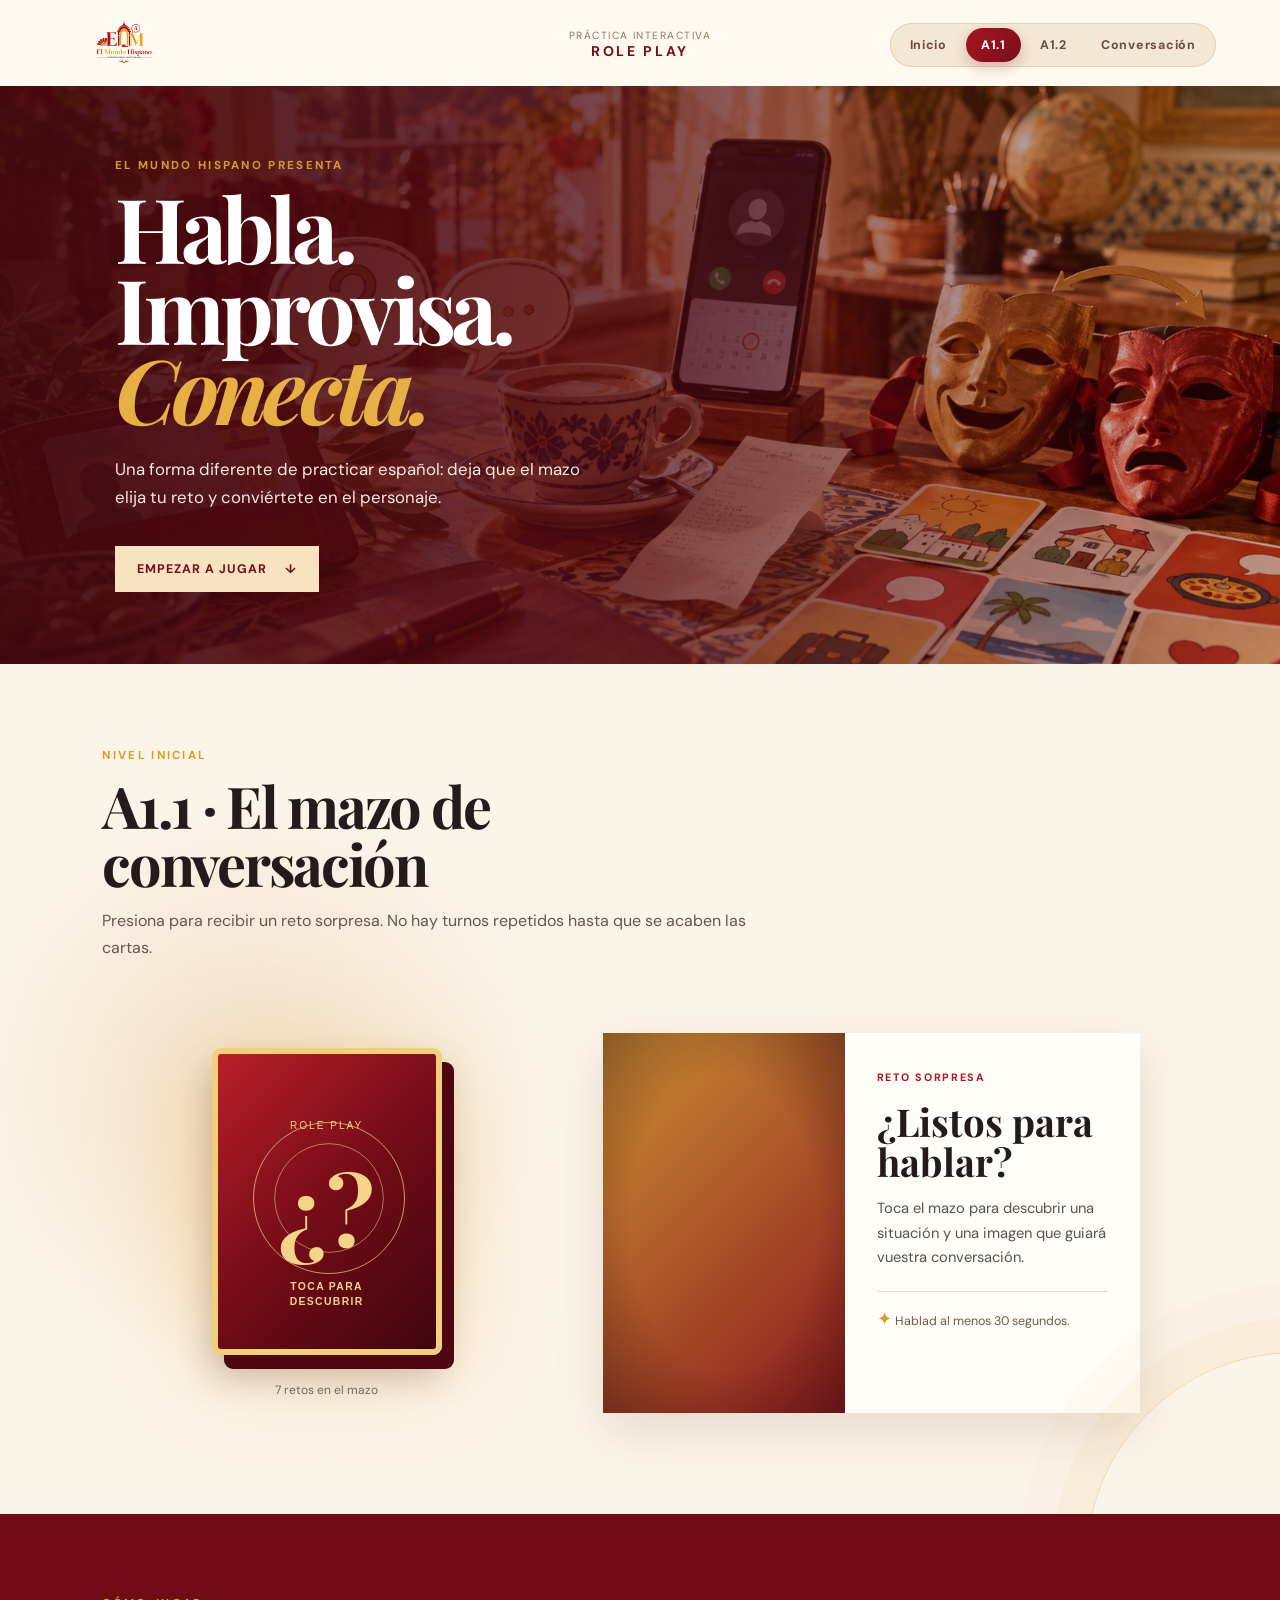
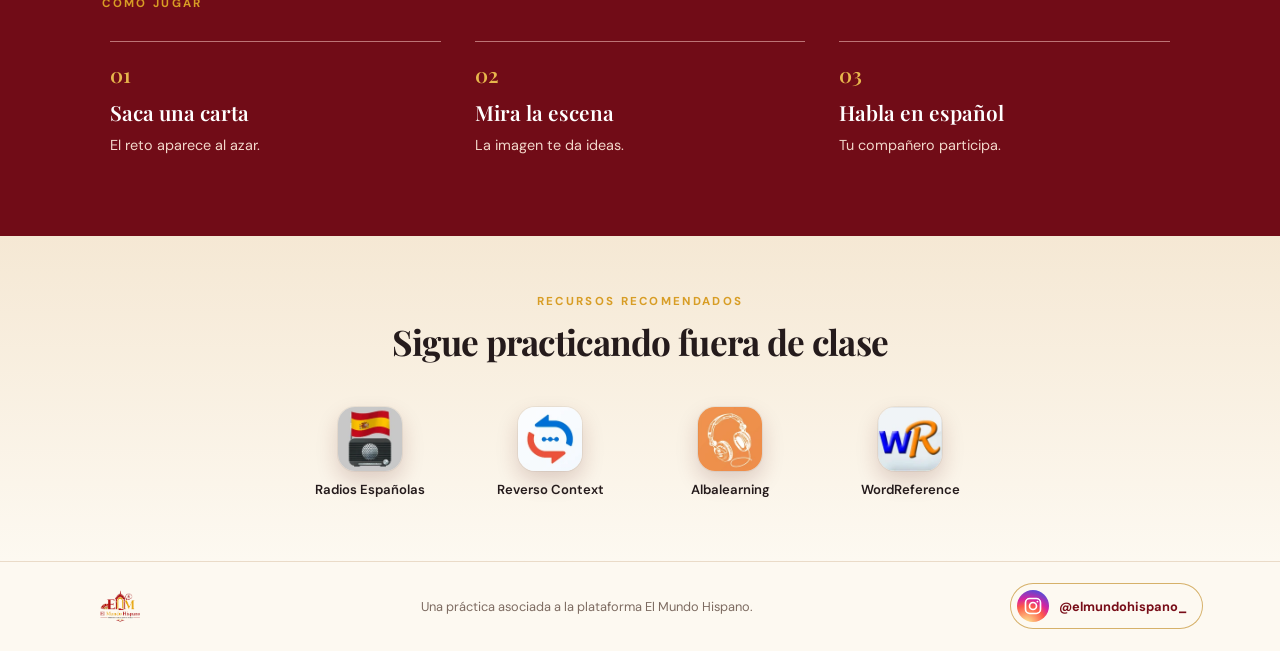
==== commit 3fb577ec: "Add level navigation, fix card open flash and A1.2 title spacing - Header links to every level on de" ====
--- a/a1-1.html
+++ b/a1-1.html
@@ -12,7 +12,8 @@
     <header class="site-header">
       <a class="brand" href="/" aria-label="El Mundo Hispano, inicio"><img src="assets/elm-logo.png" alt="El Mundo Hispano" /></a>
       <div class="header-copy"><span>Práctica interactiva</span><strong>ROLE PLAY</strong></div>
-      <a class="level-link" href="/a1-2">A1.2 <span>→</span></a>
+      <nav class="site-nav" aria-label="Niveles"><a href="/" data-sub="Escalera de niveles">Inicio</a><a href="/a1-1" data-sub="El mazo de conversación" aria-current="page">A1.1</a><a href="/a1-2" data-sub="Cartas de situaciones">A1.2</a><a href="/conversacion" data-sub="Habla sin guion">Conversación</a></nav>
+      <button class="menu-toggle" type="button" aria-label="Abrir menú" aria-expanded="false" aria-controls="sideMenu"><span></span><span></span><span></span></button>
     </header>
 
     <main id="inicio">
--- a/styles.css
+++ b/styles.css
@@ -373,3 +373,61 @@
   .timer-ring { width:104px; height:104px; }
   .timer-time { font-size:1.5rem; }
 }
+
+/* ========== Header navigation (desktop) + side menu (phone) ========== */
+.site-header { display:grid; grid-template-columns:1fr auto 1fr; }
+.site-header .brand { justify-self:start; }
+.site-nav, .menu-toggle { grid-column:3; grid-row:1; justify-self:end; }
+.site-nav { display:flex; align-items:center; gap:4px; padding:5px; border-radius:999px; background:#f4e7d3; box-shadow:inset 0 0 0 1px #e6d2b3; }
+.site-nav a { position:relative; padding:9px 15px; border-radius:999px; color:#6d4b44; text-decoration:none; font-size:.78rem; font-weight:700; letter-spacing:.06em; white-space:nowrap; transition:color .25s ease, background-color .25s ease, box-shadow .25s ease; -webkit-tap-highlight-color:transparent; }
+.site-nav a:hover, .site-nav a:focus-visible { color:var(--wine); background:#fffaf1; outline:none; }
+.site-nav a[aria-current="page"] { color:#fff; background:linear-gradient(135deg,#a71622,#780d18); box-shadow:0 6px 14px #780d1838; }
+.menu-toggle { display:none; }
+html.menu-open, html.menu-open body, html.stage-open, html.stage-open body, html.lightbox-open, html.lightbox-open body { overflow:hidden; }
+html.menu-open body, html.stage-open body, html.lightbox-open body { padding-right:var(--scrollbar, 0px); }
+.side-menu { display:none; }
+@media (max-width:1100px) {
+  .site-header { grid-template-columns:auto 1fr; }
+  .site-header .header-copy { display:none; }
+  .site-nav, .menu-toggle { grid-column:2; }
+}
+@media (max-width:760px) {
+  .site-nav { display:none; }
+  .menu-toggle { display:grid; align-content:center; justify-items:end; gap:5px; width:46px; height:46px; padding:0 11px; border:0; border-radius:50%; background:#f4e7d3; cursor:pointer; -webkit-tap-highlight-color:transparent; transition:background-color .25s ease; }
+  .menu-toggle span { display:block; height:2px; border-radius:2px; background:var(--wine); transition:width .3s ease; }
+  .menu-toggle span:nth-child(1) { width:22px; }
+  .menu-toggle span:nth-child(2) { width:15px; }
+  .menu-toggle span:nth-child(3) { width:19px; }
+  .menu-toggle:hover span, .menu-toggle:focus-visible span { width:22px; }
+  .menu-toggle:focus-visible { outline:2px solid var(--gold); outline-offset:2px; }
+  .side-menu { display:block; position:fixed; z-index:450; inset:0; }
+  .side-menu[hidden] { display:none; }
+  .side-backdrop { position:absolute; inset:0; background:#1c0408a6; -webkit-backdrop-filter:blur(10px); backdrop-filter:blur(10px); opacity:0; transition:opacity .4s ease; }
+  .side-panel { position:absolute; top:0; right:0; bottom:0; width:min(86vw,350px); display:flex; flex-direction:column; padding:18px 20px 28px; overflow-y:auto; color:#fff; background:radial-gradient(circle at 100% 0%,#d89d2533,transparent 45%),radial-gradient(circle at 0% 100%,#a7162266,transparent 50%),linear-gradient(160deg,#6e0c17,#3a060d 70%); box-shadow:-20px 0 50px #0d020466; transform:translateX(104%); transition:transform .45s cubic-bezier(.2,.8,.2,1); }
+  .side-menu.is-open .side-backdrop { opacity:1; }
+  .side-menu.is-open .side-panel { transform:none; }
+  .side-top { display:flex; align-items:center; justify-content:space-between; margin-bottom:26px; }
+  .side-top img { width:86px; height:50px; object-fit:contain; padding:4px 8px; border-radius:10px; background:#fffaf1; }
+  .side-close { position:relative; width:44px; height:44px; border:1px solid #f2cf7d66; border-radius:50%; background:#fffaf114; color:#f9dfae; cursor:pointer; }
+  .side-close span, .side-close span::before { position:absolute; left:50%; top:50%; width:17px; height:2px; border-radius:2px; background:currentColor; transform:translate(-50%,-50%) rotate(45deg); }
+  .side-close span::before { content:''; transform:translate(-50%,-50%) rotate(90deg); }
+  .side-links { display:grid; gap:8px; margin-top:4px; }
+  .side-links a { display:flex; align-items:center; gap:14px; padding:14px; border-radius:14px; color:#fff; text-decoration:none; background:#ffffff0d; box-shadow:inset 0 0 0 1px #f2cf7d26; opacity:0; transform:translateX(30px); transition:opacity .35s ease, transform .45s cubic-bezier(.2,.8,.2,1), background-color .25s ease; transition-delay:calc(.12s + var(--k) * 60ms); -webkit-tap-highlight-color:transparent; }
+  .side-menu.is-open .side-links a { opacity:1; transform:none; }
+  .side-links a:active { background:#ffffff1f; }
+  .side-links a[aria-current="page"] { background:linear-gradient(135deg,#f2cf7d,#d89d25); color:#2a070c; box-shadow:none; }
+  .menu-num { flex:none; width:38px; height:38px; display:grid; place-items:center; border-radius:50%; border:1px solid #f2cf7d66; color:var(--gold); font:700 .95rem 'Playfair Display',serif; }
+  .side-links a[aria-current="page"] .menu-num { border-color:#2a070c55; color:#2a070c; }
+  .menu-label { flex:1; display:grid; gap:2px; }
+  .menu-label strong { font:700 1.3rem/1.1 'Playfair Display',serif; }
+  .menu-label small { font-size:.74rem; color:#f3d6c9; }
+  .side-links a[aria-current="page"] small { color:#4a1a14; }
+  .side-links b { color:var(--gold); }
+  .side-links a[aria-current="page"] b { color:#2a070c; }
+  .side-instagram { margin-top:auto; padding-top:24px; color:#f9dfae; font-size:.82rem; font-weight:700; text-decoration:none; letter-spacing:.04em; }
+}
+html.menu-open .pointer-orb { opacity:0; }
+
+/* A1.2 banner: give the two title lines room to breathe */
+.hero-a12 h1 { line-height:1.06; }
+.hero-a12 h1 em { display:inline-block; margin-top:.08em; }
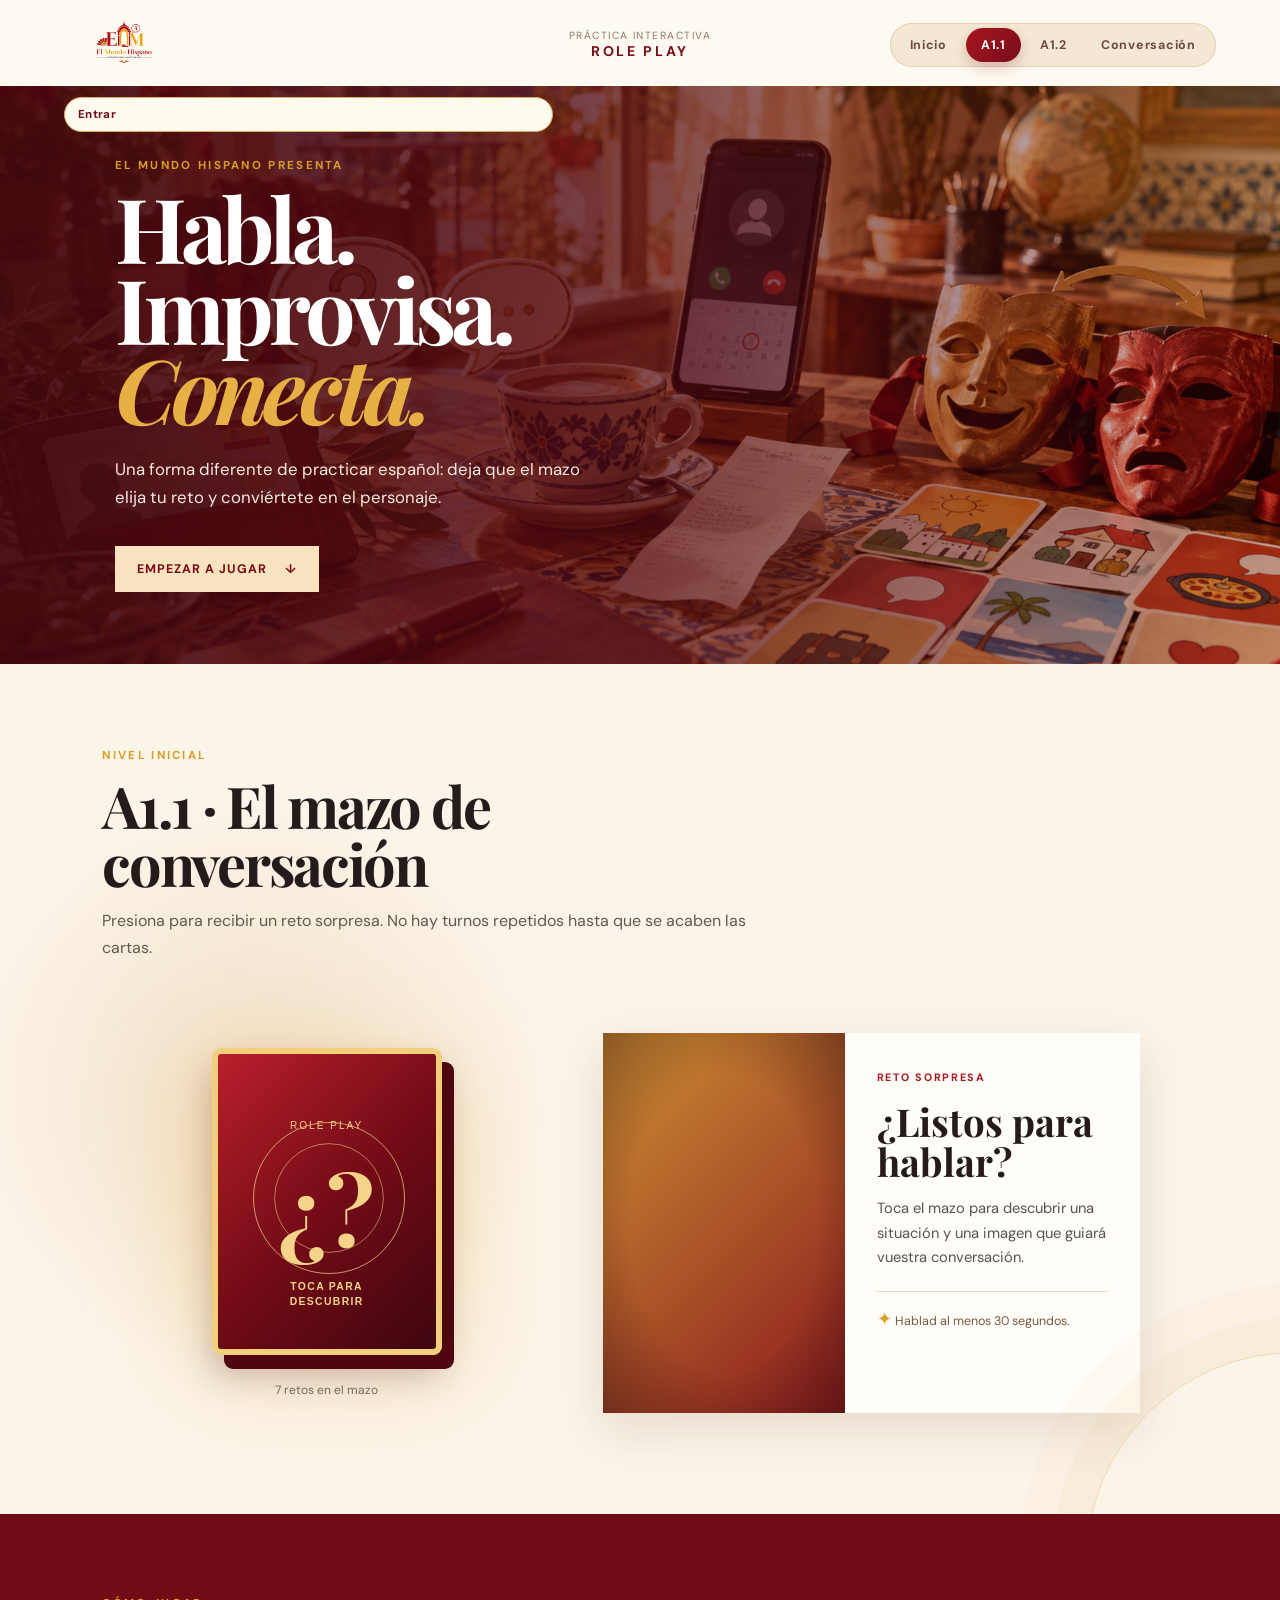
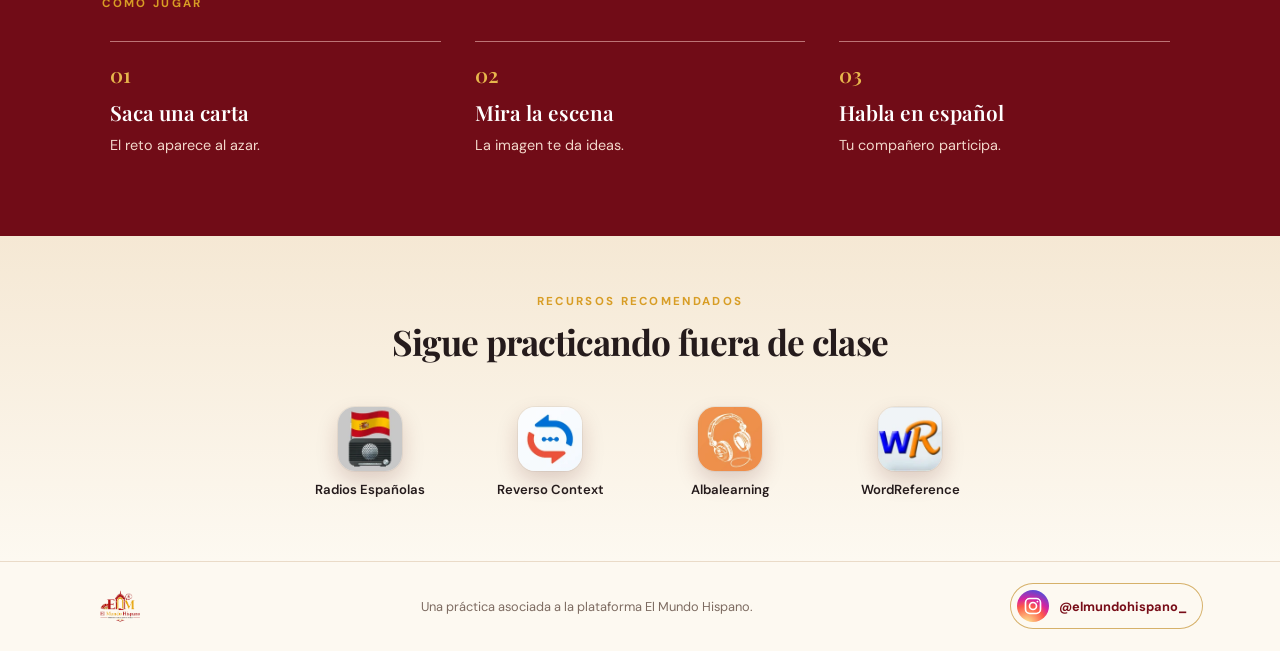
==== commit 1192aa00: "Add passwordless student auth and progress dashboard" ====
--- a/a1-1.html
+++ b/a1-1.html
@@ -63,5 +63,5 @@
     </footer>
     <script src="a1-1.js"></script>
     <script src="app.js"></script>
-  </body>
+  <script src="student.js"></script></body>
 </html>
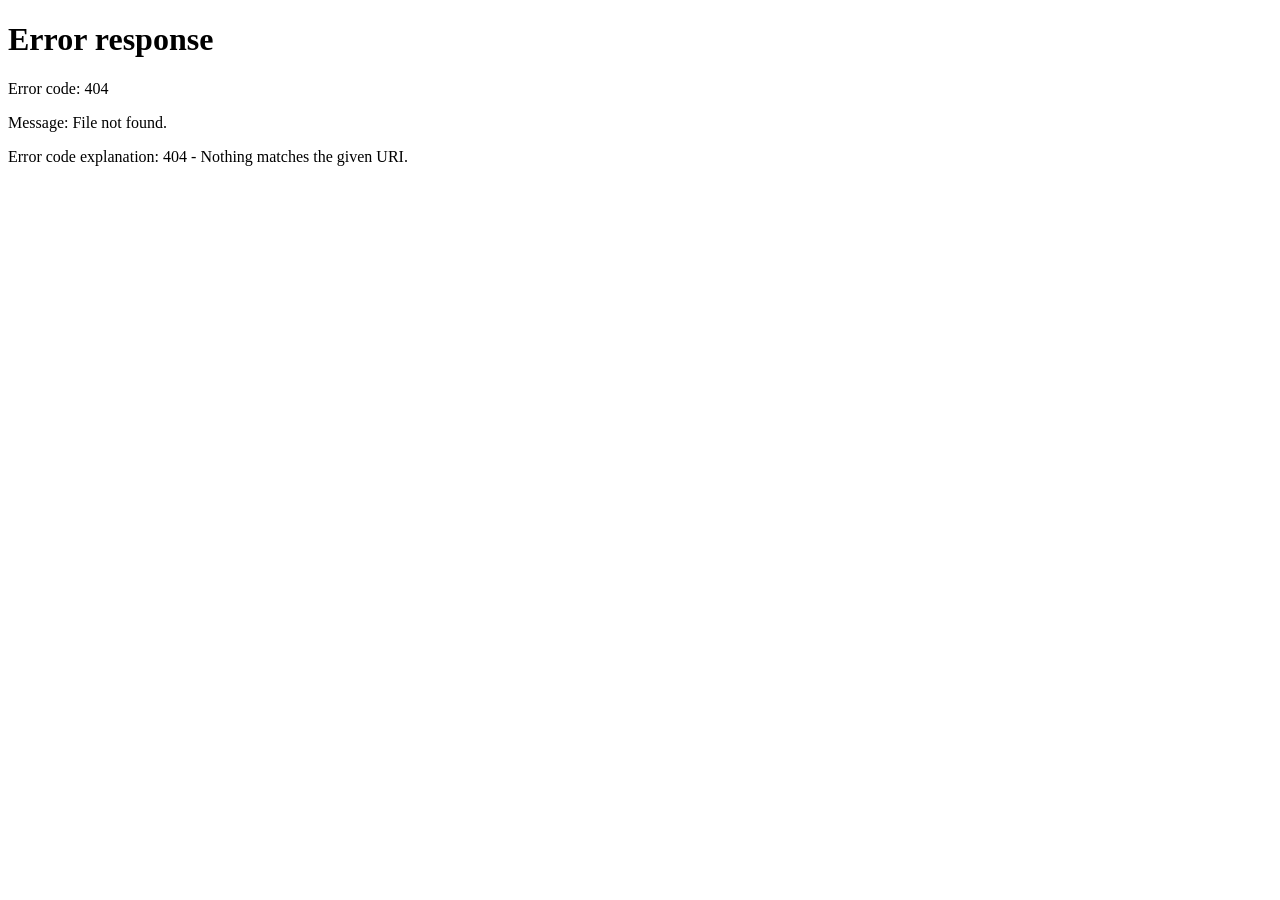
==== commit e04694b3: "Switch to admin-created password accounts with an admin panel - Students log in with email + passwor" ====
--- a/a1-1.html
+++ b/a1-1.html
@@ -1,7 +1,8 @@
 <!doctype html>
-<html lang="es">
+<html lang="es" data-gate>
   <head>
     <meta charset="UTF-8" />
+    <script src="gate.js"></script>
     <meta name="viewport" content="width=device-width, initial-scale=1.0" />
     <meta name="theme-color" content="#780d18" />
     <title>El Mundo Hispano | Role Play A1.1</title>
--- a/styles.css
+++ b/styles.css
@@ -431,3 +431,178 @@
 /* A1.2 banner: give the two title lines room to breathe */
 .hero-a12 h1 { line-height:1.06; }
 .hero-a12 h1 em { display:inline-block; margin-top:.08em; }
+
+/* ========== Home: games and features ========== */
+.games-intro { position:relative; overflow:hidden; padding:96px clamp(18px,8vw,112px); background:radial-gradient(circle at 90% 8%,#f2dfc5 0,transparent 30%),var(--cream); }
+.game-feature { max-width:1060px; margin:64px auto 0; display:grid; grid-template-columns:minmax(0,.9fr) minmax(0,1.1fr); gap:clamp(28px,6vw,80px); align-items:center; }
+.game-feature.is-reversed .feature-photo { order:2; }
+.feature-photo { position:relative; overflow:hidden; aspect-ratio:4/5; max-height:520px; border-radius:18px; cursor:zoom-in; box-shadow:0 26px 60px #5b17133a, 0 0 0 1px #f2cf7d55; outline:none; }
+.feature-photo img { width:100%; height:100%; object-fit:cover; transition:transform .9s cubic-bezier(.2,.75,.25,1); }
+.feature-photo::after { content:''; position:absolute; inset:0; background:linear-gradient(180deg,transparent 55%,#25060b66); pointer-events:none; }
+.feature-photo:hover img, .feature-photo:focus-visible img { transform:scale(1.05); }
+.feature-photo.is-zoomed img { opacity:0; }
+.feature-num { font-size:.68rem; font-weight:700; letter-spacing:.18em; text-transform:uppercase; color:var(--red); }
+.feature-copy h3 { margin:12px 0 14px; font:700 clamp(2rem,3.6vw,3rem)/1.02 'Playfair Display',serif; letter-spacing:-.03em; }
+.feature-copy > p { margin:0; color:#655650; line-height:1.7; }
+.feature-copy ul { list-style:none; margin:22px 0 28px; padding:0; display:grid; gap:10px; }
+.feature-copy li { position:relative; padding-left:26px; color:#4b3c38; font-weight:500; }
+.feature-copy li::before { content:'✦'; position:absolute; left:0; color:var(--gold); }
+.site-features { padding:90px clamp(18px,8vw,112px); background:linear-gradient(180deg,#f5e8d4,var(--cream)); }
+.feature-grid { max-width:1060px; margin:44px auto 0; display:grid; grid-template-columns:repeat(3,minmax(0,1fr)); gap:18px; }
+.feature-grid > div { padding:28px; border-radius:16px; background:#fffdf8; box-shadow:0 14px 34px #6d3e261a, 0 0 0 1px #eadbc8; transition:transform .35s cubic-bezier(.2,.8,.2,1), box-shadow .35s ease; }
+.feature-grid > div:hover { transform:translateY(-6px); box-shadow:0 22px 44px #6d3e2626, 0 0 0 1px #e3c58e; }
+.feature-icon { display:grid; place-items:center; width:48px; height:48px; border-radius:14px; background:linear-gradient(135deg,#a71622,#780d18); color:#f7d98f; font-size:1.3rem; box-shadow:0 10px 20px #780d1833; }
+.feature-grid h3 { margin:18px 0 8px; font:700 1.35rem 'Playfair Display',serif; }
+.feature-grid p { margin:0; color:#6b5a52; font-size:.92rem; line-height:1.6; }
+.home-cta { position:relative; overflow:hidden; isolation:isolate; display:flex; align-items:center; justify-content:space-between; gap:24px 40px; flex-wrap:wrap; padding:70px clamp(20px,8vw,112px); background:linear-gradient(120deg,#4a0710,#8c101d); color:#fff; }
+.home-cta::before { content:''; position:absolute; z-index:-1; width:28rem; height:28rem; right:-8rem; top:-12rem; border-radius:50%; background:radial-gradient(circle,#d89d2566,transparent 65%); animation:hero-glow 8s ease-in-out infinite; }
+.home-cta h2 { margin:0 0 10px; font:700 clamp(2rem,4.4vw,3.4rem)/1 'Playfair Display',serif; letter-spacing:-.03em; }
+.home-cta p:not(.eyebrow) { margin:0; color:#f6dfcf; max-width:520px; line-height:1.6; }
+.cta-actions { display:flex; gap:12px; flex-wrap:wrap; }
+@media (max-width:760px) {
+  .games-intro, .site-features { padding:64px 16px; }
+  .game-feature { grid-template-columns:1fr; margin-top:46px; gap:22px; }
+  .game-feature.is-reversed .feature-photo { order:0; }
+  .feature-photo { aspect-ratio:4/3; }
+  .feature-grid { grid-template-columns:1fr; gap:12px; }
+  .feature-grid > div { display:grid; grid-template-columns:48px 1fr; column-gap:16px; padding:20px; }
+  .feature-grid > div .feature-icon { grid-row:span 2; }
+  .feature-grid h3 { margin:2px 0 4px; font-size:1.2rem; }
+  .home-cta { padding:56px 16px; }
+  .cta-actions { width:100%; display:grid; grid-template-columns:1fr; }
+  .cta-actions .button { justify-content:space-between; }
+}
+
+/* ========== Account ========== */
+.account-hero { position:relative; overflow:hidden; isolation:isolate; display:flex; align-items:center; justify-content:space-between; gap:30px; padding:clamp(56px,7vw,96px) clamp(20px,8vw,112px); background:#3d0710; color:#fff; }
+.account-hero::before, .admin-hero::before { content:''; position:absolute; z-index:-1; inset:0; background:radial-gradient(circle at 85% 20%,#d89d2559,transparent 40%),radial-gradient(circle at 5% 100%,#a7162299,transparent 45%),linear-gradient(120deg,#4a0710,#7a0d18 60%,#5a0912); }
+.account-hero::after, .admin-hero::after { content:''; position:absolute; z-index:-1; width:30rem; height:30rem; right:-10rem; top:-14rem; border-radius:50%; background:radial-gradient(circle,#e7b64c40,transparent 65%); filter:blur(10px); animation:hero-glow 9s ease-in-out infinite; }
+.account-copy h1 { margin:0; font:700 clamp(3rem,7vw,5.6rem)/.95 'Playfair Display',serif; letter-spacing:-.05em; animation:hero-title .85s .15s both; }
+.account-copy h1 em { color:#e6b044; }
+.account-email { margin:18px 0 26px; color:#f6dfcf; word-break:break-all; }
+.account-actions { display:flex; gap:10px; flex-wrap:wrap; }
+.account-ring { position:relative; flex:none; width:170px; height:170px; }
+.account-ring svg { width:100%; height:100%; transform:rotate(-90deg); }
+.account-ring .ring-progress { transition:stroke-dashoffset 1.2s cubic-bezier(.2,.8,.2,1); }
+.account-ring > span { position:absolute; inset:0; display:grid; place-content:center; text-align:center; font:700 1.1rem 'Playfair Display',serif; color:#f9dfae; }
+.account-ring strong { font-size:3rem; line-height:1; color:#fff; }
+.account-ring small { display:block; max-width:96px; margin-top:6px; font:600 .64rem/1.3 'DM Sans',sans-serif; letter-spacing:.08em; text-transform:uppercase; color:#f3d6c9; }
+.account-levels { padding:80px clamp(16px,8vw,112px) 96px; background:radial-gradient(circle at 10% 10%,#f2dfc5 0,transparent 30%),var(--cream); }
+.account-message, .admin-note { min-height:1.2em; margin:16px 0 0; color:#8a5a4c; font-size:.88rem; }
+.level-grid { max-width:1060px; margin:22px auto 0; display:grid; grid-template-columns:repeat(3,minmax(0,1fr)); gap:20px; }
+.level-card { display:flex; flex-direction:column; overflow:hidden; border-radius:18px; background:#fffdf8; color:inherit; text-decoration:none; box-shadow:0 16px 36px #6d3e261f, 0 0 0 1px #eadbc8; transition:transform .4s cubic-bezier(.2,.8,.2,1), box-shadow .35s ease; -webkit-tap-highlight-color:transparent; }
+.level-card:hover, .level-card:focus-visible { transform:translateY(-8px); box-shadow:0 26px 50px #6d3e2633, 0 0 0 2px var(--gold); outline:none; }
+.level-photo { position:relative; display:block; aspect-ratio:16/10; overflow:hidden; }
+.level-photo img { width:100%; height:100%; object-fit:cover; transition:transform .8s cubic-bezier(.2,.75,.25,1); }
+.level-card:hover .level-photo img { transform:scale(1.06); }
+.level-body { flex:1; display:flex; flex-direction:column; gap:8px; padding:22px 22px 20px; }
+.level-kicker { font-size:.66rem; font-weight:700; letter-spacing:.16em; text-transform:uppercase; color:var(--red); }
+.level-body strong { font:700 1.55rem/1.08 'Playfair Display',serif; }
+.level-desc { color:#6b5a52; font-size:.9rem; line-height:1.5; }
+.level-foot { margin-top:auto; padding-top:14px; display:flex; align-items:center; justify-content:space-between; gap:10px; border-top:1px solid #eadbc8; }
+.level-state { padding:5px 11px; border-radius:999px; background:#f4e7d3; color:#7a5d4f; font-size:.72rem; font-weight:700; }
+.level-card.is-started .level-state { background:#fbe8bf; color:#8a5a12; }
+.level-card.is-completed .level-state { background:#dcefd7; color:#2f6b2a; }
+.level-go { display:inline-flex; align-items:center; gap:8px; color:var(--wine); font-weight:700; font-size:.82rem; letter-spacing:.06em; text-transform:uppercase; }
+.level-go b { display:grid; place-items:center; width:30px; height:30px; border-radius:50%; background:var(--wine); color:#fff; transition:transform .3s ease; }
+.level-card:hover .level-go b { transform:translateX(4px); }
+@media (max-width:760px) {
+  .account-hero { flex-direction:column; align-items:flex-start; padding:52px 16px 56px; }
+  .account-ring { align-self:center; width:150px; height:150px; }
+  .account-actions { width:100%; display:grid; }
+  .account-levels { padding:56px 14px 70px; }
+  .level-grid { grid-template-columns:1fr; gap:14px; }
+  .level-card { flex-direction:row; }
+  .level-photo { flex:none; width:34%; aspect-ratio:auto; }
+  .level-body { padding:16px; }
+  .level-body strong { font-size:1.25rem; }
+  .level-desc { font-size:.82rem; }
+  .level-go span, .level-go { font-size:.72rem; }
+}
+
+/* ========== Admin ========== */
+.admin-hero { position:relative; overflow:hidden; isolation:isolate; padding:clamp(52px,6vw,84px) clamp(20px,6vw,80px); color:#fff; display:grid; grid-template-columns:minmax(0,1fr) auto; gap:28px; align-items:end; }
+.admin-hero h1 { margin:0; font:700 clamp(2.8rem,6vw,5rem)/.95 'Playfair Display',serif; letter-spacing:-.05em; }
+.admin-hero h1 em { color:#e6b044; }
+.admin-hero .intro { margin:16px 0 0; }
+.admin-stats { display:grid; grid-template-columns:repeat(4,minmax(0,1fr)); gap:10px; }
+.admin-stats div { min-width:120px; padding:16px 18px; border-radius:14px; background:#ffffff12; box-shadow:inset 0 0 0 1px #f2cf7d33; -webkit-backdrop-filter:blur(6px); backdrop-filter:blur(6px); }
+.admin-stats strong { display:block; font:700 2rem/1 'Playfair Display',serif; color:#fff; }
+.admin-stats span { display:block; margin-top:6px; font-size:.68rem; font-weight:700; letter-spacing:.1em; text-transform:uppercase; color:#f3d6c9; }
+.admin-main { display:grid; grid-template-columns:minmax(0,1.6fr) minmax(300px,1fr); gap:22px; align-items:start; padding:40px clamp(14px,5vw,64px) 80px; background:var(--cream); }
+.admin-main[hidden] { display:none; }
+.admin-side { display:grid; gap:22px; position:sticky; top:16px; }
+.admin-panel { padding:24px; border-radius:18px; background:#fffdf8; box-shadow:0 14px 34px #6d3e261a, 0 0 0 1px #eadbc8; }
+.admin-panel h2 { margin:0; font:700 1.6rem 'Playfair Display',serif; }
+.admin-panel .eyebrow { margin-bottom:6px; color:var(--red); }
+.panel-head { display:flex; align-items:end; justify-content:space-between; gap:14px; flex-wrap:wrap; margin-bottom:16px; }
+.panel-tools { display:flex; gap:8px; flex:1; justify-content:flex-end; min-width:220px; }
+.admin-search, .admin-panel input, .admin-dialog input { width:100%; padding:11px 14px; border:1px solid #e2d3c2; border-radius:10px; background:#fff; color:var(--ink); font:500 .92rem 'DM Sans',sans-serif; outline:none; transition:border-color .2s ease, box-shadow .2s ease; }
+.admin-search { max-width:280px; }
+.admin-search:focus, .admin-panel input:focus, .admin-dialog input:focus { border-color:var(--gold); box-shadow:0 0 0 4px #d89d2522; }
+.icon-button { flex:none; width:42px; height:42px; border:0; border-radius:10px; background:#f4e7d3; color:var(--wine); font-size:1.15rem; cursor:pointer; }
+.icon-button.is-spinning { animation:spin-once .6s ease; }
+@keyframes spin-once { to { transform:rotate(360deg); } }
+.student-list { display:grid; gap:10px; }
+.student-row { display:grid; grid-template-columns:44px minmax(0,1fr) auto; grid-template-areas:'avatar info actions' 'avatar progress actions'; gap:6px 14px; align-items:center; padding:14px 16px; border-radius:14px; background:#fff; box-shadow:0 0 0 1px #efe2d0; transition:box-shadow .25s ease; }
+.student-row:hover { box-shadow:0 0 0 1px #e3c58e, 0 10px 22px #6d3e2614; }
+.student-row.is-disabled { opacity:.6; }
+.student-avatar { grid-area:avatar; display:grid; place-items:center; width:44px; height:44px; border-radius:50%; background:linear-gradient(135deg,#a71622,#780d18); color:#f7d98f; font:700 1.1rem 'Playfair Display',serif; }
+.student-info { grid-area:info; display:grid; gap:2px; min-width:0; }
+.student-info strong { font-size:.98rem; }
+.student-info span { color:#6b5a52; font-size:.84rem; overflow-wrap:anywhere; }
+.student-info small { color:#9a857a; font-size:.74rem; }
+.badge { margin-left:6px; padding:2px 8px; border-radius:999px; background:#f1dcdc; color:#8a1f22; font-style:normal; font-size:.66rem; }
+.student-progress { grid-area:progress; display:flex; gap:6px; flex-wrap:wrap; }
+.chip { padding:3px 10px; border-radius:999px; background:#f2ece4; color:#9a857a; font-size:.7rem; font-weight:700; }
+.chip.is-started { background:#fbe8bf; color:#8a5a12; }
+.chip.is-completed { background:#dcefd7; color:#2f6b2a; }
+.student-actions { grid-area:actions; display:flex; flex-direction:column; gap:6px; }
+.mini-button { padding:7px 12px; border:0; border-radius:8px; background:#f4e7d3; color:var(--wine); font:700 .74rem 'DM Sans',sans-serif; cursor:pointer; white-space:nowrap; transition:background-color .2s ease, color .2s ease; }
+.mini-button:hover, .mini-button:focus-visible { background:#ecd9bc; outline:none; }
+.mini-button.is-danger, .button.is-danger { background:#f6dede; color:#9b1c1f; }
+.mini-button.is-danger:hover, .button.is-danger:hover { background:#9b1c1f; color:#fff; }
+#addForm { display:grid; gap:12px; margin-top:16px; }
+#addForm label { display:grid; gap:6px; font-size:.78rem; font-weight:700; color:#4b3c38; }
+.password-row { display:flex; gap:8px; }
+#addForm .button { justify-content:space-between; margin-top:4px; }
+.credentials { margin-top:14px; padding:14px; border-radius:12px; background:#fbf1e1; box-shadow:inset 0 0 0 1px #ecd5ad; }
+.credentials p { margin:0 0 8px; font-size:.8rem; font-weight:700; color:#6d4b44; }
+.credentials pre { margin:0 0 10px; white-space:pre-wrap; font:500 .82rem/1.5 'DM Sans',sans-serif; color:var(--ink); user-select:all; }
+.live-dot { width:10px; height:10px; border-radius:50%; background:#3fa44a; box-shadow:0 0 0 0 #3fa44a88; animation:live-pulse 1.8s infinite; }
+@keyframes live-pulse { 70% { box-shadow:0 0 0 10px #3fa44a00; } 100% { box-shadow:0 0 0 0 #3fa44a00; } }
+.activity-feed { list-style:none; margin:0; padding:0; display:grid; gap:2px; max-height:520px; overflow:auto; }
+.activity-feed li { display:grid; grid-template-columns:28px 1fr auto; gap:10px; align-items:center; padding:10px 6px; border-bottom:1px solid #f1e6d6; font-size:.86rem; color:#4b3c38; }
+.activity-feed time { color:#9a857a; font-size:.72rem; white-space:nowrap; }
+.feed-icon { display:grid; place-items:center; width:28px; height:28px; border-radius:50%; background:#f4e7d3; color:var(--wine); font-size:.8rem; }
+.feed-completed .feed-icon { background:#dcefd7; color:#2f6b2a; }
+.feed-started .feed-icon { background:#fbe8bf; color:#8a5a12; }
+.activity-feed .feed-empty { display:block; color:#9a857a; border:0; }
+.admin-dialog { width:min(440px,calc(100vw - 32px)); padding:28px; border:0; border-radius:18px; background:#fffdf8; color:var(--ink); box-shadow:0 30px 80px #1c040866; }
+.admin-dialog::backdrop { background:#1c0408a6; -webkit-backdrop-filter:blur(8px); backdrop-filter:blur(8px); }
+.admin-dialog[open] { animation:card-selected .4s cubic-bezier(.2,.75,.22,1.2); }
+.admin-dialog .eyebrow { margin-bottom:6px; color:var(--red); }
+.admin-dialog h3 { margin:0 0 10px; font:700 1.6rem/1.1 'Playfair Display',serif; }
+.admin-dialog p:not(.eyebrow) { margin:0 0 14px; color:#6b5a52; line-height:1.55; }
+.dialog-actions { display:flex; justify-content:flex-end; gap:10px; margin-top:8px; }
+.dialog-actions .button { padding:13px 18px; }
+@media (max-width:1000px) {
+  .admin-hero { grid-template-columns:1fr; }
+  .admin-main { grid-template-columns:1fr; }
+  .admin-side { position:static; order:-1; }
+}
+@media (max-width:760px) {
+  .admin-hero { padding:48px 16px; }
+  .admin-stats { grid-template-columns:repeat(2,minmax(0,1fr)); }
+  .admin-stats div { min-width:0; }
+  .admin-main { padding:20px 10px 60px; gap:14px; }
+  .admin-panel { padding:18px 14px; }
+  .admin-search { max-width:none; }
+  .student-row { grid-template-columns:40px minmax(0,1fr); grid-template-areas:'avatar info' 'progress progress' 'actions actions'; }
+  .student-actions { flex-direction:row; flex-wrap:wrap; }
+  .student-actions .mini-button { flex:1; }
+  .activity-feed li { grid-template-columns:28px 1fr; }
+  .activity-feed time { grid-column:2; }
+  .dialog-actions { display:grid; grid-template-columns:1fr 1fr; }
+}
+.ring-count { display:block; font-weight:700; }
